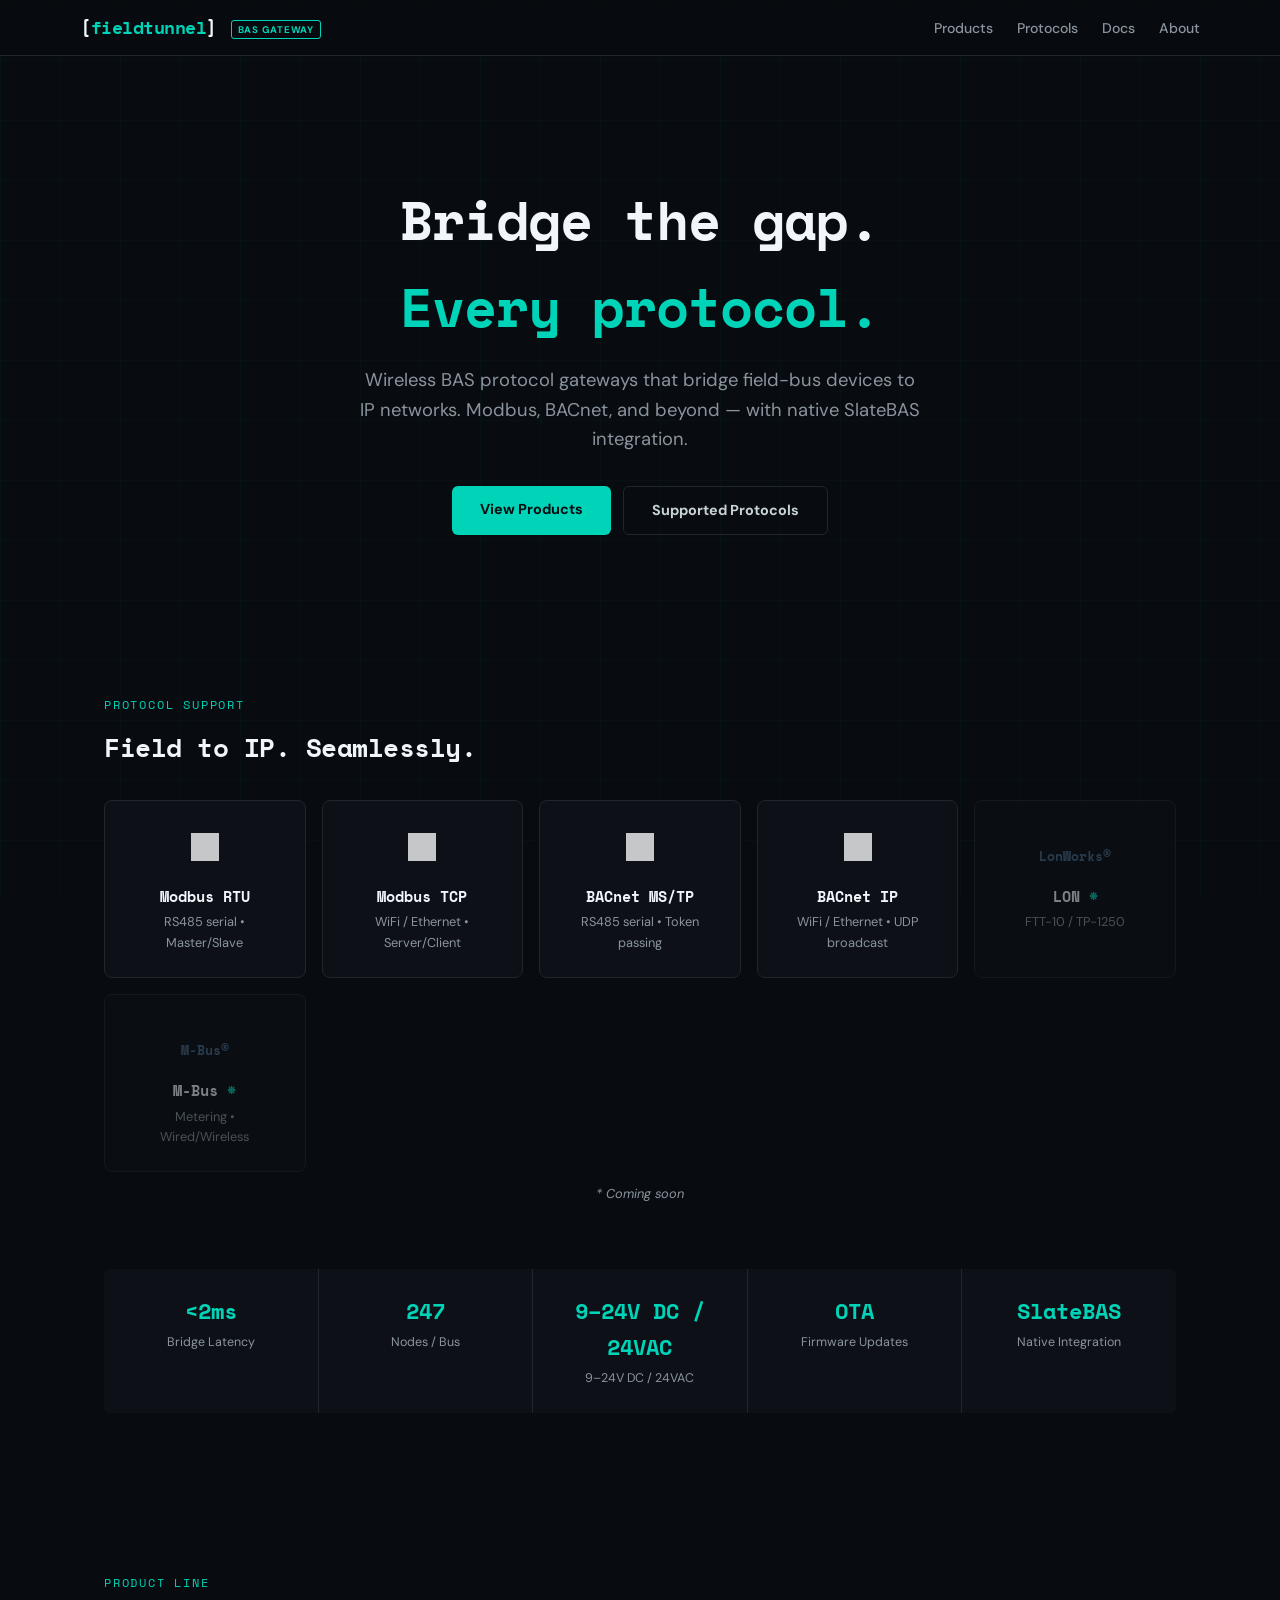
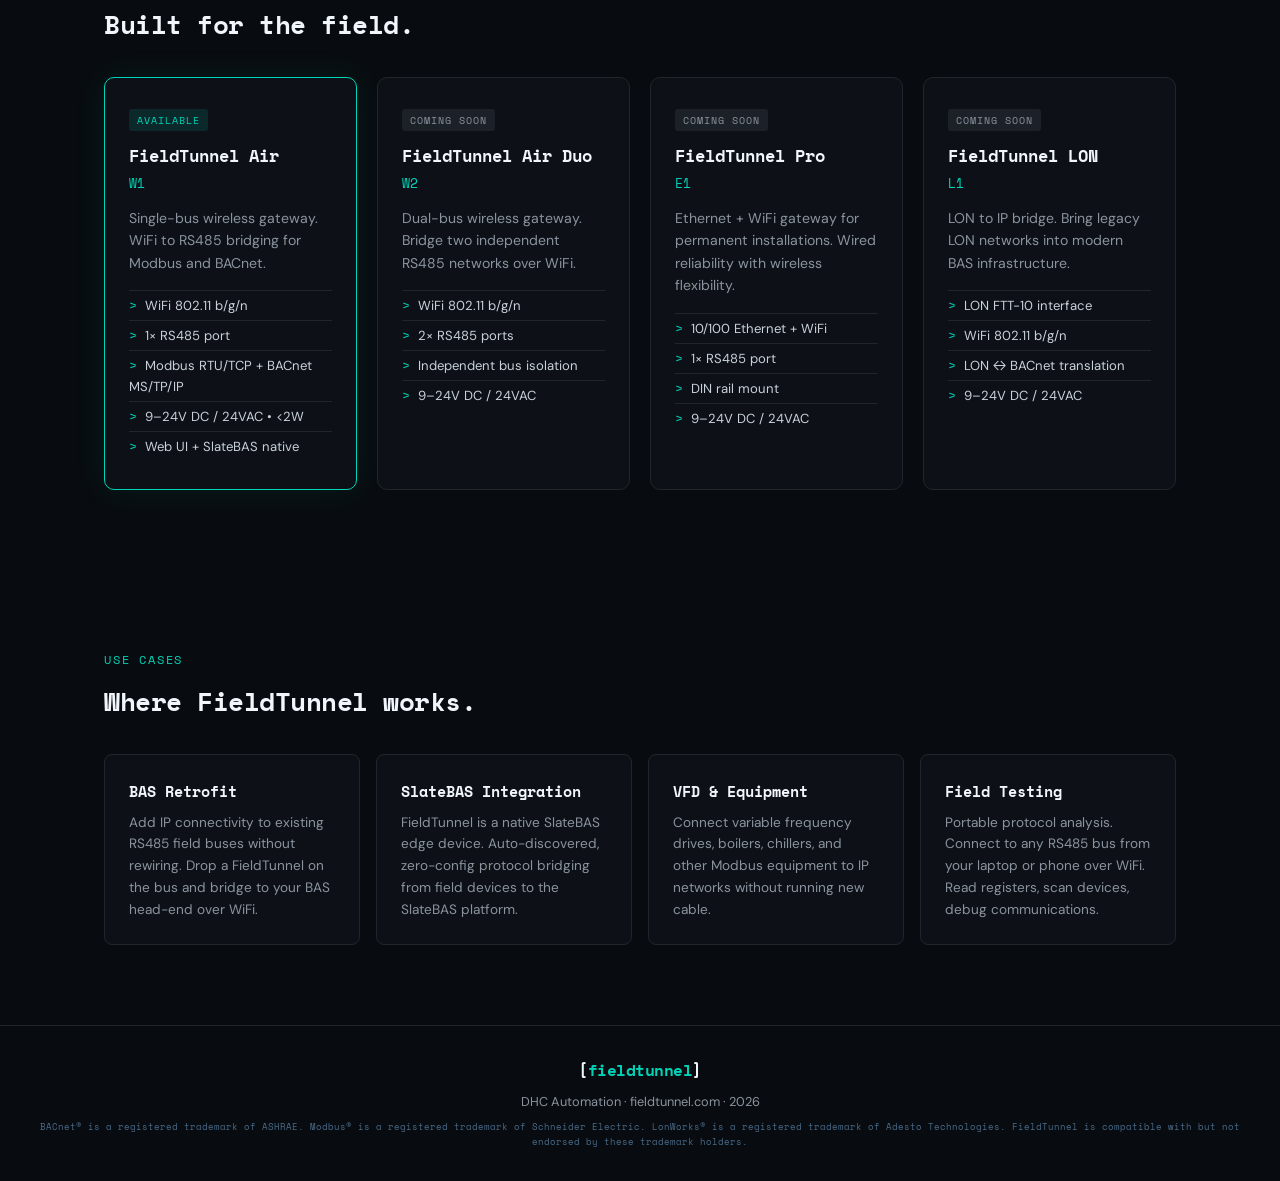
==== index.html @ b50f706c "fix: correct logo filter to white instead of teal block Co-Authored-By: Claude Opus 4.6 (1M context)" ====
<!DOCTYPE html>
<html lang="en">
<head>
<meta charset="UTF-8">
<meta name="viewport" content="width=device-width,initial-scale=1">
<title>FieldTunnel — Bridge the gap. Every protocol.</title>
<meta name="description" content="Wireless BAS protocol gateways. Modbus RTU/TCP, BACnet MS/TP/IP. Native SlateBAS integration.">
<link rel="preconnect" href="https://fonts.googleapis.com">
<link href="https://fonts.googleapis.com/css2?family=DM+Sans:wght@400;500;700&family=Space+Mono:wght@400;700&display=swap" rel="stylesheet">
<style>
*{margin:0;padding:0;box-sizing:border-box}
:root{--bg:#080c10;--card:#0d1117;--teal:#00d4b8;--teal-dim:rgba(0,212,184,.12);--text:#c9d1d9;--muted:#8b949e;--border:#21262d;--white:#f0f6fc}
html{scroll-behavior:smooth}
body{font-family:'DM Sans',system-ui,sans-serif;background:var(--bg);color:var(--text);line-height:1.6;overflow-x:hidden}

/* ── Grid background ── */
body::before{content:'';position:fixed;inset:0;background:
  linear-gradient(rgba(0,212,184,.03) 1px,transparent 1px),
  linear-gradient(90deg,rgba(0,212,184,.03) 1px,transparent 1px);
  background-size:60px 60px;pointer-events:none;z-index:0}

/* ── Nav ── */
nav{position:sticky;top:0;z-index:100;background:rgba(8,12,16,.92);backdrop-filter:blur(12px);border-bottom:1px solid var(--border);padding:0 24px;display:flex;align-items:center;height:56px}
.nav-inner{max-width:1120px;margin:0 auto;width:100%;display:flex;align-items:center;justify-content:space-between}
.logo{font-family:'Space Mono',monospace;font-weight:700;font-size:1.15rem;color:var(--white);text-decoration:none;letter-spacing:-.5px}
.logo span{color:var(--teal)}
.badge{font-size:.6rem;font-weight:700;text-transform:uppercase;letter-spacing:.08em;color:var(--teal);border:1px solid var(--teal);border-radius:3px;padding:2px 6px;margin-left:10px;vertical-align:middle}
.nav-links{display:flex;gap:24px;list-style:none}
.nav-links a{color:var(--muted);text-decoration:none;font-size:.88rem;font-weight:500;transition:color .2s}
.nav-links a:hover{color:var(--teal)}

/* ── Sections ── */
section{position:relative;z-index:1;max-width:1120px;margin:0 auto;padding:80px 24px}
.section-label{font-family:'Space Mono',monospace;font-size:.75rem;color:var(--teal);text-transform:uppercase;letter-spacing:.15em;margin-bottom:12px}
h2{font-family:'Space Mono',monospace;font-size:1.6rem;color:var(--white);margin-bottom:32px;letter-spacing:-.5px}

/* ── Hero ── */
.hero{text-align:center;padding:120px 24px 80px}
.hero h1{font-family:'Space Mono',monospace;font-size:clamp(2rem,5vw,3.4rem);color:var(--white);letter-spacing:-1px;margin-bottom:16px}
.hero h1 span{color:var(--teal)}
.hero p{font-size:1.15rem;color:var(--muted);max-width:560px;margin:0 auto 32px}
.hero-cta{display:inline-flex;gap:12px;flex-wrap:wrap;justify-content:center}
.btn{display:inline-block;padding:12px 28px;border-radius:6px;font-weight:700;font-size:.9rem;text-decoration:none;transition:all .2s}
.btn-primary{background:var(--teal);color:var(--bg)}
.btn-primary:hover{background:#00f0d0;box-shadow:0 0 24px rgba(0,212,184,.3)}
.btn-ghost{border:1px solid var(--border);color:var(--text)}
.btn-ghost:hover{border-color:var(--teal);color:var(--teal)}

/* ── Protocol grid ── */
.proto-grid{display:grid;grid-template-columns:repeat(auto-fit,minmax(200px,1fr));gap:16px}
.proto-card{background:var(--card);border:1px solid var(--border);border-radius:8px;padding:24px;text-align:center;transition:border-color .2s}
.proto-card:hover{border-color:var(--teal)}
.proto-card .icon{font-size:2rem;margin-bottom:8px}
.proto-card h3{font-family:'Space Mono',monospace;font-size:.95rem;color:var(--white);margin-bottom:4px}
.proto-card p{font-size:.8rem;color:var(--muted)}
.proto-card.coming{opacity:.5}
.proto-card.coming h3::after{content:' *';color:var(--teal)}
.coming-note{text-align:center;margin-top:12px;font-size:.8rem;color:var(--muted);font-style:italic}

/* ── Spec bar ── */
.spec-bar{display:grid;grid-template-columns:repeat(auto-fit,minmax(140px,1fr));gap:1px;background:var(--border);border-radius:8px;overflow:hidden;margin-top:64px}
.spec-item{background:var(--card);padding:24px 16px;text-align:center}
.spec-val{font-family:'Space Mono',monospace;font-size:1.4rem;font-weight:700;color:var(--teal)}
.spec-label{font-size:.78rem;color:var(--muted);margin-top:4px}

/* ── Product cards ── */
.product-grid{display:grid;grid-template-columns:repeat(auto-fit,minmax(240px,1fr));gap:20px}
.product-card{background:var(--card);border:1px solid var(--border);border-radius:10px;padding:28px 24px;transition:transform .2s,border-color .2s}
.product-card:hover{transform:translateY(-2px);border-color:var(--teal)}
.product-card.featured{border-color:var(--teal);box-shadow:0 0 32px rgba(0,212,184,.08)}
.product-tag{font-family:'Space Mono',monospace;font-size:.65rem;text-transform:uppercase;letter-spacing:.1em;padding:3px 8px;border-radius:3px;display:inline-block;margin-bottom:12px}
.tag-available{background:var(--teal-dim);color:var(--teal)}
.tag-soon{background:rgba(139,148,158,.12);color:var(--muted)}
.product-card h3{font-family:'Space Mono',monospace;font-size:1.05rem;color:var(--white);margin-bottom:4px}
.product-model{font-size:.8rem;color:var(--teal);font-family:'Space Mono',monospace;margin-bottom:12px}
.product-card p{font-size:.88rem;color:var(--muted);margin-bottom:16px}
.product-specs{list-style:none;font-size:.82rem;color:var(--text)}
.product-specs li{padding:4px 0;border-top:1px solid var(--border)}
.product-specs li::before{content:'>';color:var(--teal);margin-right:8px;font-family:'Space Mono',monospace}

/* ── Use cases ── */
.use-grid{display:grid;grid-template-columns:repeat(auto-fit,minmax(240px,1fr));gap:16px}
.use-card{background:var(--card);border:1px solid var(--border);border-radius:8px;padding:24px}
.use-card h3{font-family:'Space Mono',monospace;font-size:.95rem;color:var(--white);margin-bottom:8px}
.use-card p{font-size:.85rem;color:var(--muted)}

/* ── Footer ── */
footer{position:relative;z-index:1;border-top:1px solid var(--border);padding:32px 24px;text-align:center}
footer .logo{font-size:1rem}
footer p{font-size:.8rem;color:var(--muted);margin-top:8px}

/* ── Responsive ── */
@media(max-width:640px){
  .nav-links{gap:16px}
  .nav-links a{font-size:.8rem}
  section{padding:56px 16px}
  .hero{padding:80px 16px 56px}
}
</style>
</head>
<body>

<!-- ── Nav ── -->
<nav>
<div class="nav-inner">
  <div>
    <a href="#" class="logo">[<span>fieldtunnel</span>]</a>
    <span class="badge">BAS Gateway</span>
  </div>
  <ul class="nav-links">
    <li><a href="#products">Products</a></li>
    <li><a href="#protocols">Protocols</a></li>
    <li><a href="#docs">Docs</a></li>
    <li><a href="#about">About</a></li>
  </ul>
</div>
</nav>

<!-- ── Hero ── -->
<section class="hero">
  <h1>Bridge the gap.<br><span>Every protocol.</span></h1>
  <p>Wireless BAS protocol gateways that bridge field-bus devices to IP networks. Modbus, BACnet, and beyond &mdash; with native SlateBAS integration.</p>
  <div class="hero-cta">
    <a href="#products" class="btn btn-primary">View Products</a>
    <a href="#protocols" class="btn btn-ghost">Supported Protocols</a>
  </div>
</section>

<!-- ── Protocols ── -->
<section id="protocols">
  <div class="section-label">Protocol Support</div>
  <h2>Field to IP. Seamlessly.</h2>
  <div class="proto-grid">
    <div class="proto-card">
      <div class="icon"><img src="images/modbus.png" style="height:28px;opacity:0.9;filter:brightness(0) invert(1) opacity(0.85)"></div>
      <h3>Modbus RTU</h3>
      <p>RS485 serial &bull; Master/Slave</p>
    </div>
    <div class="proto-card">
      <div class="icon"><img src="images/modbus.png" style="height:28px;opacity:0.9;filter:brightness(0) invert(1) opacity(0.85)"></div>
      <h3>Modbus TCP</h3>
      <p>WiFi / Ethernet &bull; Server/Client</p>
    </div>
    <div class="proto-card">
      <div class="icon"><img src="images/bacnet.png" style="height:28px;opacity:0.9;filter:brightness(0) invert(1) opacity(0.85)"></div>
      <h3>BACnet MS/TP</h3>
      <p>RS485 serial &bull; Token passing</p>
    </div>
    <div class="proto-card">
      <div class="icon"><img src="images/bacnet.png" style="height:28px;opacity:0.9;filter:brightness(0) invert(1) opacity(0.85)"></div>
      <h3>BACnet IP</h3>
      <p>WiFi / Ethernet &bull; UDP broadcast</p>
    </div>
    <div class="proto-card coming">
      <div class="icon"><span style="font-family:'Space Mono',monospace;font-size:13px;font-weight:700;color:#4a6b8a">LonWorks®</span></div>
      <h3>LON</h3>
      <p>FTT-10 / TP-1250</p>
    </div>
    <div class="proto-card coming">
      <div class="icon"><span style="font-family:'Space Mono',monospace;font-size:13px;font-weight:700;color:#4a6b8a">M-Bus®</span></div>
      <h3>M-Bus</h3>
      <p>Metering &bull; Wired/Wireless</p>
    </div>
  </div>
  <p class="coming-note">* Coming soon</p>

  <!-- Spec bar -->
  <div class="spec-bar">
    <div class="spec-item">
      <div class="spec-val">&lt;2ms</div>
      <div class="spec-label">Bridge Latency</div>
    </div>
    <div class="spec-item">
      <div class="spec-val">247</div>
      <div class="spec-label">Nodes / Bus</div>
    </div>
    <div class="spec-item">
      <div class="spec-val">9–24V DC / 24VAC</div>
      <div class="spec-label">9–24V DC / 24VAC</div>
    </div>
    <div class="spec-item">
      <div class="spec-val">OTA</div>
      <div class="spec-label">Firmware Updates</div>
    </div>
    <div class="spec-item">
      <div class="spec-val">SlateBAS</div>
      <div class="spec-label">Native Integration</div>
    </div>
  </div>
</section>

<!-- ── Products ── -->
<section id="products">
  <div class="section-label">Product Line</div>
  <h2>Built for the field.</h2>
  <div class="product-grid">

    <div class="product-card featured">
      <span class="product-tag tag-available">Available</span>
      <h3>FieldTunnel Air</h3>
      <div class="product-model">W1</div>
      <p>Single-bus wireless gateway. WiFi to RS485 bridging for Modbus and BACnet.</p>
      <ul class="product-specs">
        <li>WiFi 802.11 b/g/n</li>
        <li>1&times; RS485 port</li>
        <li>Modbus RTU/TCP + BACnet MS/TP/IP</li>
        <li>9–24V DC / 24VAC &bull; &lt;2W</li>
        <li>Web UI + SlateBAS native</li>
      </ul>
    </div>

    <div class="product-card">
      <span class="product-tag tag-soon">Coming Soon</span>
      <h3>FieldTunnel Air Duo</h3>
      <div class="product-model">W2</div>
      <p>Dual-bus wireless gateway. Bridge two independent RS485 networks over WiFi.</p>
      <ul class="product-specs">
        <li>WiFi 802.11 b/g/n</li>
        <li>2&times; RS485 ports</li>
        <li>Independent bus isolation</li>
        <li>9–24V DC / 24VAC</li>
      </ul>
    </div>

    <div class="product-card">
      <span class="product-tag tag-soon">Coming Soon</span>
      <h3>FieldTunnel Pro</h3>
      <div class="product-model">E1</div>
      <p>Ethernet + WiFi gateway for permanent installations. Wired reliability with wireless flexibility.</p>
      <ul class="product-specs">
        <li>10/100 Ethernet + WiFi</li>
        <li>1&times; RS485 port</li>
        <li>DIN rail mount</li>
        <li>9–24V DC / 24VAC</li>
      </ul>
    </div>

    <div class="product-card">
      <span class="product-tag tag-soon">Coming Soon</span>
      <h3>FieldTunnel LON</h3>
      <div class="product-model">L1</div>
      <p>LON to IP bridge. Bring legacy LON networks into modern BAS infrastructure.</p>
      <ul class="product-specs">
        <li>LON FTT-10 interface</li>
        <li>WiFi 802.11 b/g/n</li>
        <li>LON &harr; BACnet translation</li>
        <li>9–24V DC / 24VAC</li>
      </ul>
    </div>

  </div>
</section>

<!-- ── Use Cases ── -->
<section id="docs">
  <div class="section-label">Use Cases</div>
  <h2>Where FieldTunnel works.</h2>
  <div class="use-grid">
    <div class="use-card">
      <h3>BAS Retrofit</h3>
      <p>Add IP connectivity to existing RS485 field buses without rewiring. Drop a FieldTunnel on the bus and bridge to your BAS head-end over WiFi.</p>
    </div>
    <div class="use-card">
      <h3>SlateBAS Integration</h3>
      <p>FieldTunnel is a native SlateBAS edge device. Auto-discovered, zero-config protocol bridging from field devices to the SlateBAS platform.</p>
    </div>
    <div class="use-card">
      <h3>VFD &amp; Equipment</h3>
      <p>Connect variable frequency drives, boilers, chillers, and other Modbus equipment to IP networks without running new cable.</p>
    </div>
    <div class="use-card">
      <h3>Field Testing</h3>
      <p>Portable protocol analysis. Connect to any RS485 bus from your laptop or phone over WiFi. Read registers, scan devices, debug communications.</p>
    </div>
  </div>
</section>

<!-- ── Footer ── -->
<footer id="about">
  <a href="#" class="logo">[<span>fieldtunnel</span>]</a>
  <p>DHC Automation &middot; fieldtunnel.com &middot; 2026</p>
  <p style="font-family:'Space Mono',monospace;font-size:9px;color:#4a6b8a;margin-top:8px">BACnet® is a registered trademark of ASHRAE. Modbus® is a registered trademark of Schneider Electric. LonWorks® is a registered trademark of Adesto Technologies. FieldTunnel is compatible with but not endorsed by these trademark holders.</p>
</footer>

</body>
</html>
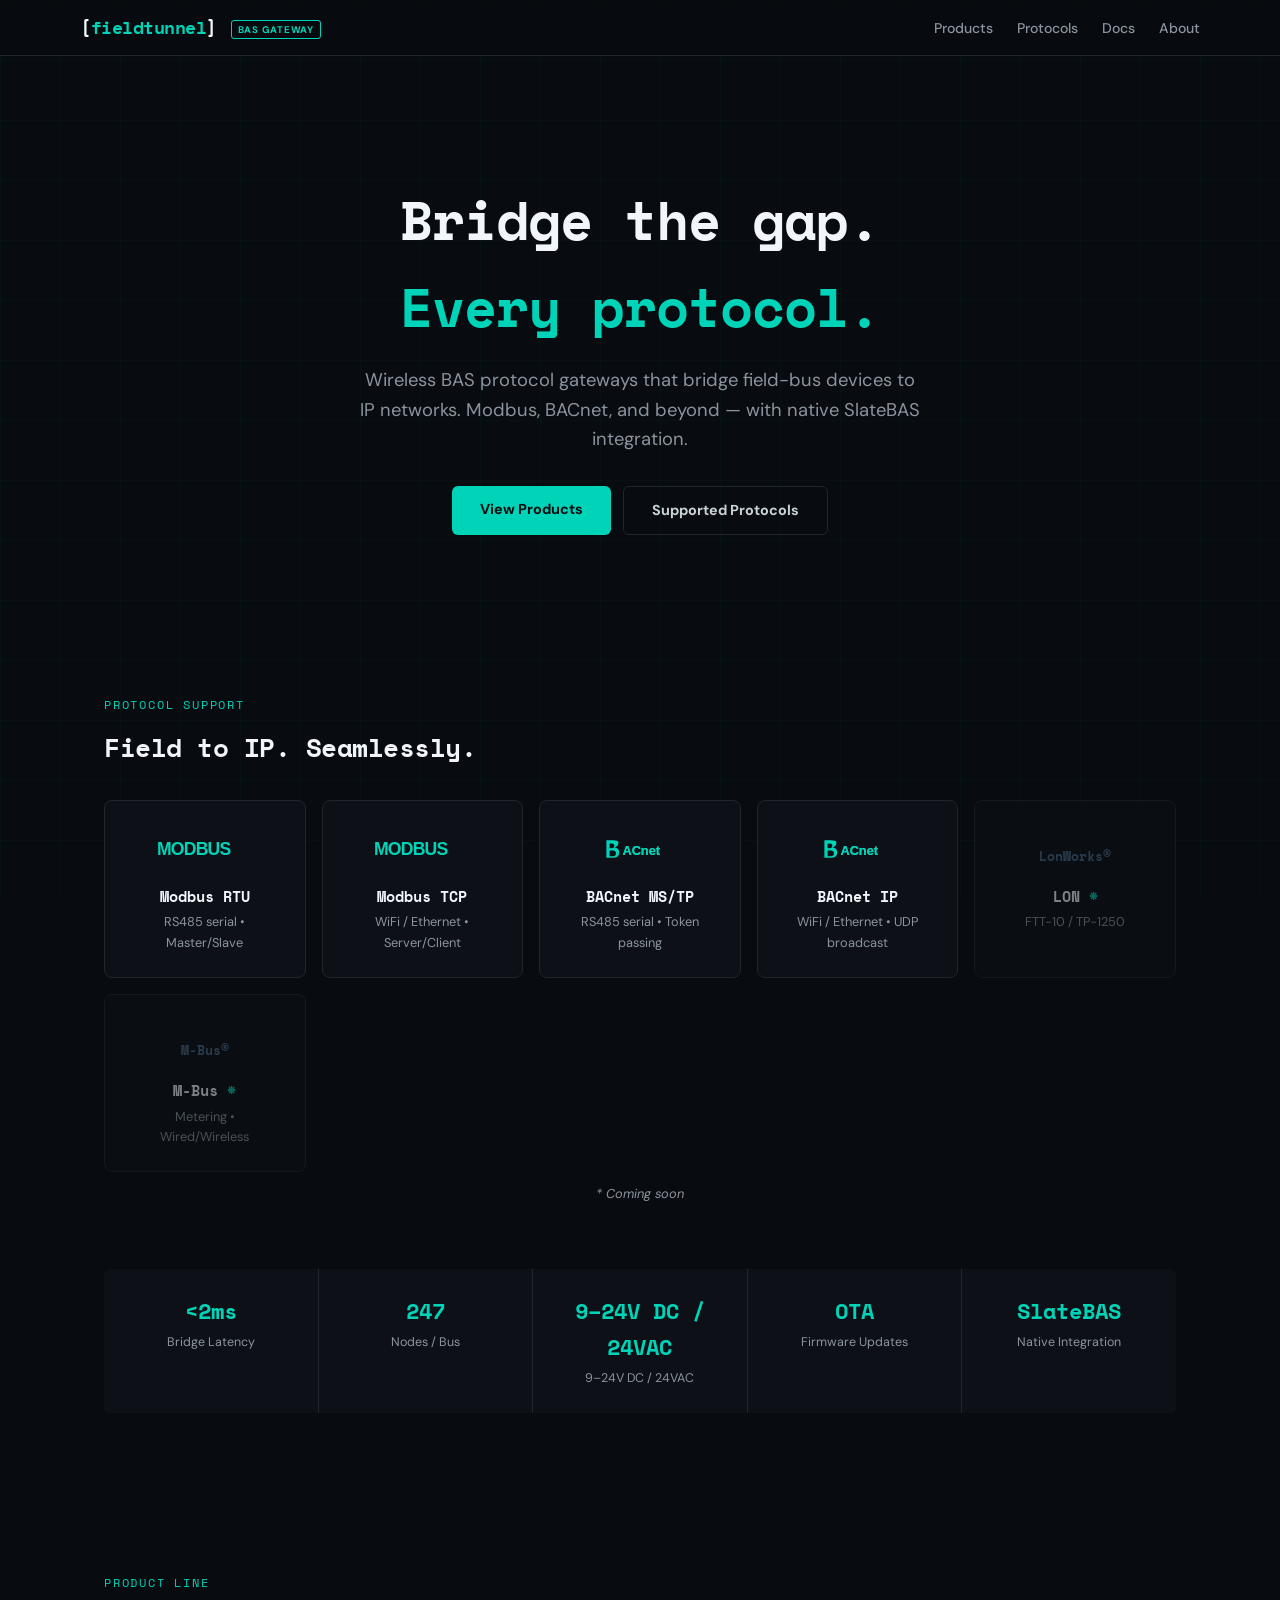
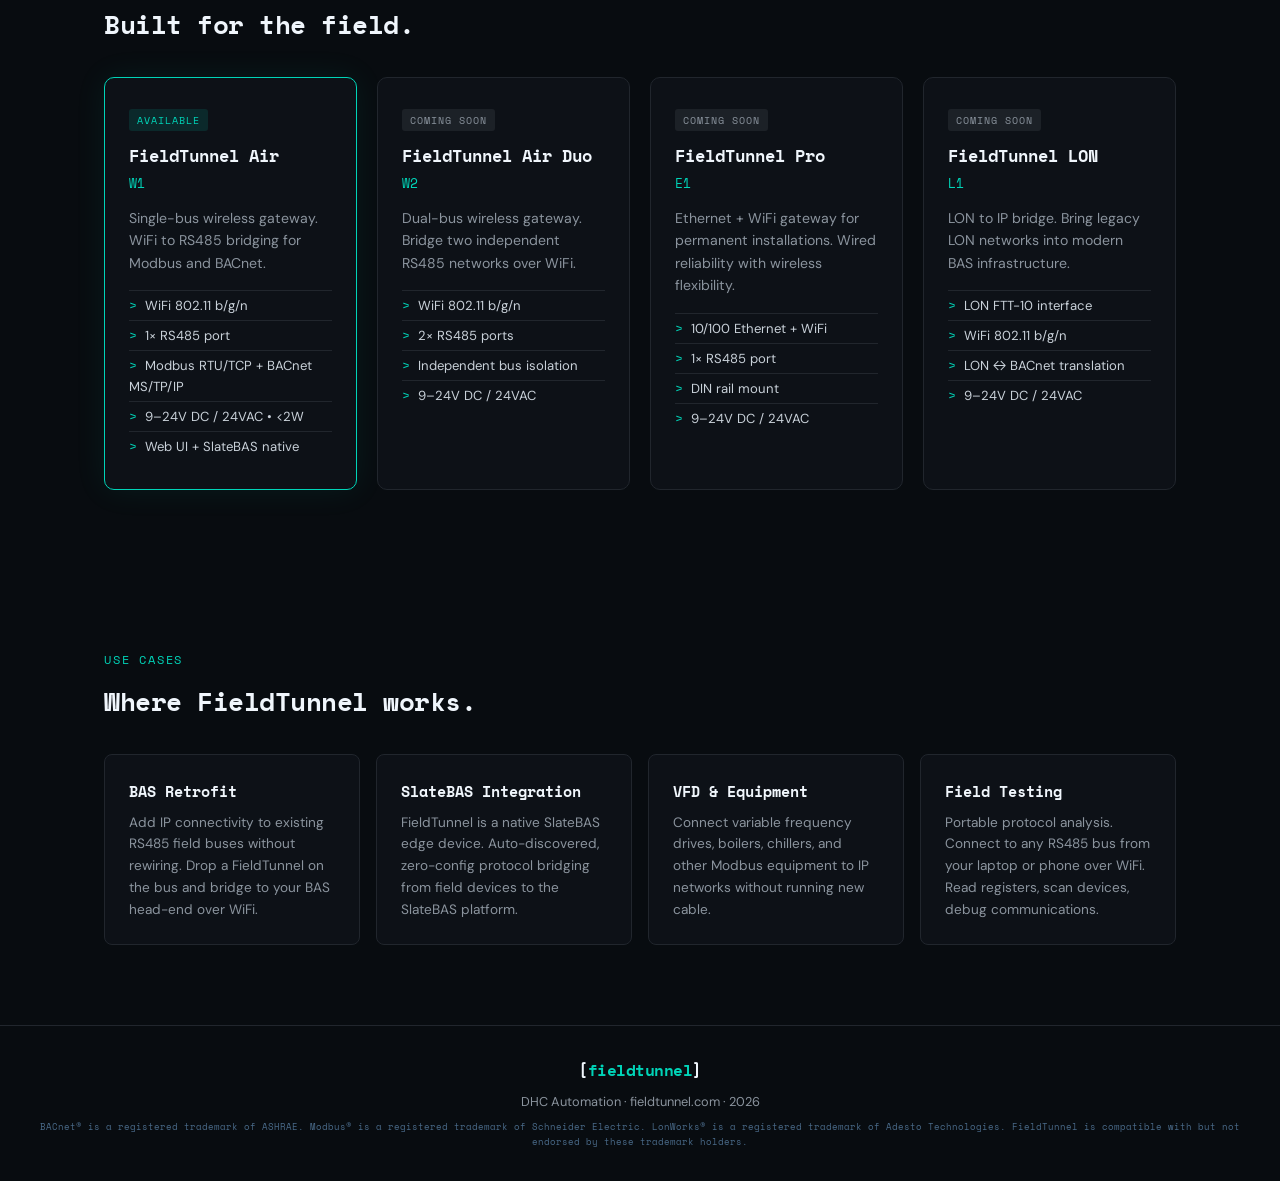
==== commit 1633742f: "fix: replace broken img logos with inline SVG Co-Authored-By: Claude Opus 4.6 (1M context) <noreply@" ====
--- a/index.html
+++ b/index.html
@@ -132,22 +132,22 @@
   <h2>Field to IP. Seamlessly.</h2>
   <div class="proto-grid">
     <div class="proto-card">
-      <div class="icon"><img src="images/modbus.png" style="height:28px;opacity:0.9;filter:brightness(0) invert(1) opacity(0.85)"></div>
+      <div class="icon"><svg viewBox="0 0 120 30" height="24" xmlns="http://www.w3.org/2000/svg"><text x="0" y="22" font-family="Arial,sans-serif" font-size="22" font-weight="900" fill="#00d4b8" letter-spacing="-1">MODBUS</text></svg></div>
       <h3>Modbus RTU</h3>
       <p>RS485 serial &bull; Master/Slave</p>
     </div>
     <div class="proto-card">
-      <div class="icon"><img src="images/modbus.png" style="height:28px;opacity:0.9;filter:brightness(0) invert(1) opacity(0.85)"></div>
+      <div class="icon"><svg viewBox="0 0 120 30" height="24" xmlns="http://www.w3.org/2000/svg"><text x="0" y="22" font-family="Arial,sans-serif" font-size="22" font-weight="900" fill="#00d4b8" letter-spacing="-1">MODBUS</text></svg></div>
       <h3>Modbus TCP</h3>
       <p>WiFi / Ethernet &bull; Server/Client</p>
     </div>
     <div class="proto-card">
-      <div class="icon"><img src="images/bacnet.png" style="height:28px;opacity:0.9;filter:brightness(0) invert(1) opacity(0.85)"></div>
+      <div class="icon"><svg viewBox="0 0 100 30" height="24" xmlns="http://www.w3.org/2000/svg"><path d="M8,4 L8,26 L16,26 Q24,26 24,19 Q24,14 18,13 Q23,12 23,7 Q23,4 16,4 Z M12,8 L15,8 Q18,8 18,11 Q18,14 15,14 L12,14 Z M12,17 L16,17 Q20,17 20,21 Q20,24 16,24 L12,24 Z" fill="#00d4b8"/><text x="28" y="22" font-family="Arial,sans-serif" font-size="16" font-weight="700" fill="#00d4b8">ACnet</text><text x="28" y="22" font-family="Arial,sans-serif" font-size="16" font-weight="700" fill="#00d4b8">ACnet</text></svg></div>
       <h3>BACnet MS/TP</h3>
       <p>RS485 serial &bull; Token passing</p>
     </div>
     <div class="proto-card">
-      <div class="icon"><img src="images/bacnet.png" style="height:28px;opacity:0.9;filter:brightness(0) invert(1) opacity(0.85)"></div>
+      <div class="icon"><svg viewBox="0 0 100 30" height="24" xmlns="http://www.w3.org/2000/svg"><path d="M8,4 L8,26 L16,26 Q24,26 24,19 Q24,14 18,13 Q23,12 23,7 Q23,4 16,4 Z M12,8 L15,8 Q18,8 18,11 Q18,14 15,14 L12,14 Z M12,17 L16,17 Q20,17 20,21 Q20,24 16,24 L12,24 Z" fill="#00d4b8"/><text x="28" y="22" font-family="Arial,sans-serif" font-size="16" font-weight="700" fill="#00d4b8">ACnet</text><text x="28" y="22" font-family="Arial,sans-serif" font-size="16" font-weight="700" fill="#00d4b8">ACnet</text></svg></div>
       <h3>BACnet IP</h3>
       <p>WiFi / Ethernet &bull; UDP broadcast</p>
     </div>
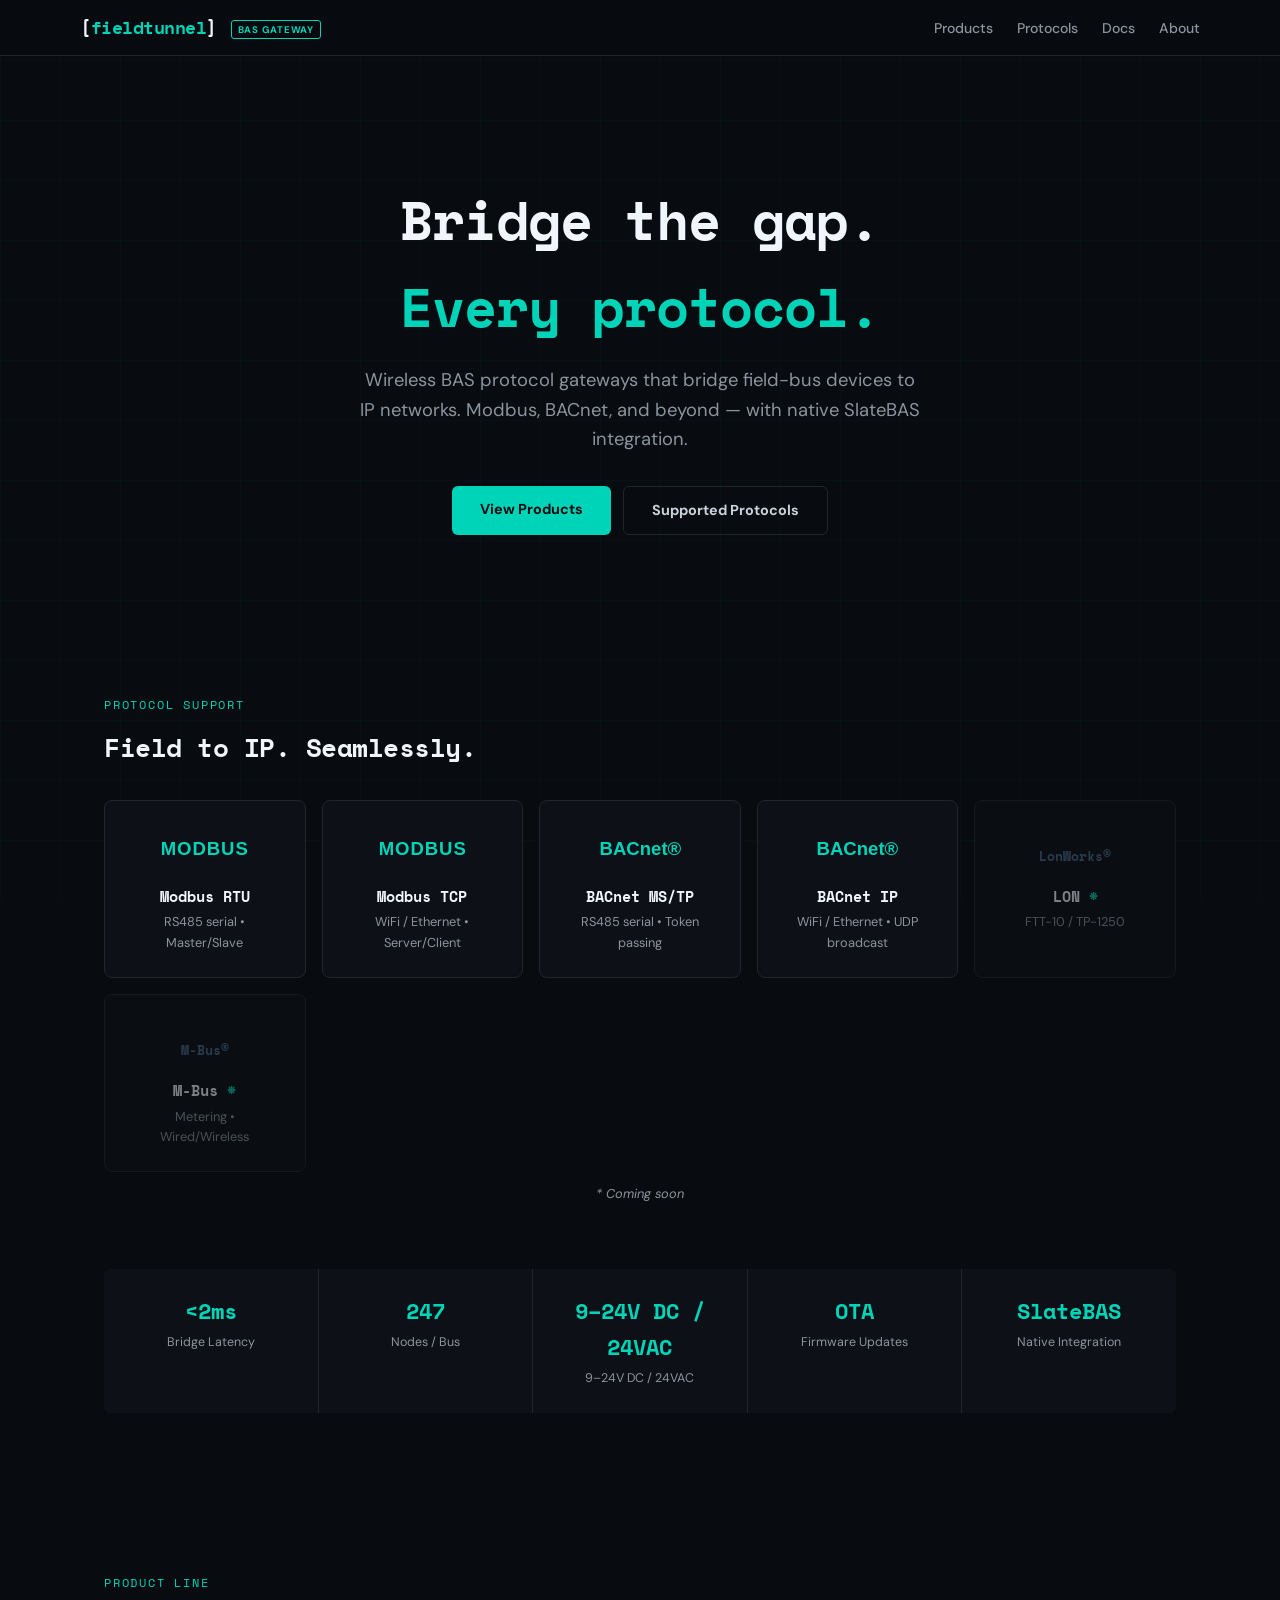
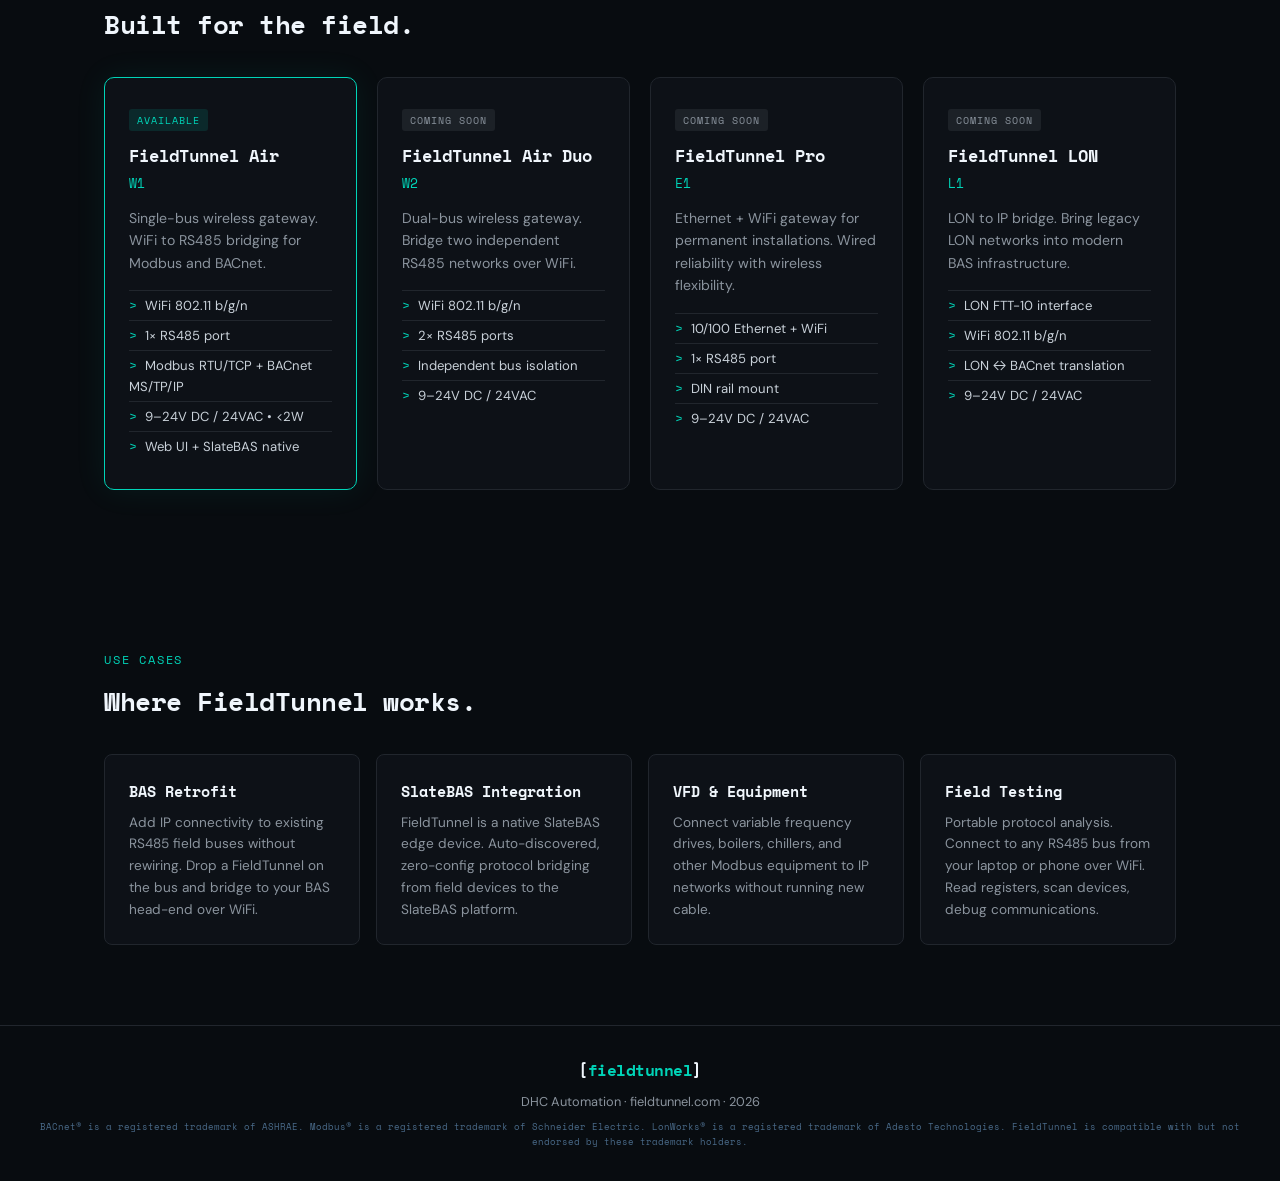
==== commit 4e58ced8: "fix: clean text SVG logos for Modbus and BACnet Co-Authored-By: Claude Opus 4.6 (1M context) <norepl" ====
--- a/index.html
+++ b/index.html
@@ -132,22 +132,22 @@
   <h2>Field to IP. Seamlessly.</h2>
   <div class="proto-grid">
     <div class="proto-card">
-      <div class="icon"><svg viewBox="0 0 120 30" height="24" xmlns="http://www.w3.org/2000/svg"><text x="0" y="22" font-family="Arial,sans-serif" font-size="22" font-weight="900" fill="#00d4b8" letter-spacing="-1">MODBUS</text></svg></div>
+      <div class="icon"><svg viewBox="0 0 120 28" height="26" xmlns="http://www.w3.org/2000/svg"><text x="60" y="22" text-anchor="middle" font-family="Arial Black,Arial,sans-serif" font-size="20" font-weight="900" fill="#00d4b8" letter-spacing="1">MODBUS</text></svg></div>
       <h3>Modbus RTU</h3>
       <p>RS485 serial &bull; Master/Slave</p>
     </div>
     <div class="proto-card">
-      <div class="icon"><svg viewBox="0 0 120 30" height="24" xmlns="http://www.w3.org/2000/svg"><text x="0" y="22" font-family="Arial,sans-serif" font-size="22" font-weight="900" fill="#00d4b8" letter-spacing="-1">MODBUS</text></svg></div>
+      <div class="icon"><svg viewBox="0 0 120 28" height="26" xmlns="http://www.w3.org/2000/svg"><text x="60" y="22" text-anchor="middle" font-family="Arial Black,Arial,sans-serif" font-size="20" font-weight="900" fill="#00d4b8" letter-spacing="1">MODBUS</text></svg></div>
       <h3>Modbus TCP</h3>
       <p>WiFi / Ethernet &bull; Server/Client</p>
     </div>
     <div class="proto-card">
-      <div class="icon"><svg viewBox="0 0 100 30" height="24" xmlns="http://www.w3.org/2000/svg"><path d="M8,4 L8,26 L16,26 Q24,26 24,19 Q24,14 18,13 Q23,12 23,7 Q23,4 16,4 Z M12,8 L15,8 Q18,8 18,11 Q18,14 15,14 L12,14 Z M12,17 L16,17 Q20,17 20,21 Q20,24 16,24 L12,24 Z" fill="#00d4b8"/><text x="28" y="22" font-family="Arial,sans-serif" font-size="16" font-weight="700" fill="#00d4b8">ACnet</text><text x="28" y="22" font-family="Arial,sans-serif" font-size="16" font-weight="700" fill="#00d4b8">ACnet</text></svg></div>
+      <div class="icon"><svg viewBox="0 0 100 28" height="26" xmlns="http://www.w3.org/2000/svg"><text x="50" y="22" text-anchor="middle" font-family="Arial,sans-serif" font-size="20" font-weight="700" fill="#00d4b8">BACnet®</text></svg></div>
       <h3>BACnet MS/TP</h3>
       <p>RS485 serial &bull; Token passing</p>
     </div>
     <div class="proto-card">
-      <div class="icon"><svg viewBox="0 0 100 30" height="24" xmlns="http://www.w3.org/2000/svg"><path d="M8,4 L8,26 L16,26 Q24,26 24,19 Q24,14 18,13 Q23,12 23,7 Q23,4 16,4 Z M12,8 L15,8 Q18,8 18,11 Q18,14 15,14 L12,14 Z M12,17 L16,17 Q20,17 20,21 Q20,24 16,24 L12,24 Z" fill="#00d4b8"/><text x="28" y="22" font-family="Arial,sans-serif" font-size="16" font-weight="700" fill="#00d4b8">ACnet</text><text x="28" y="22" font-family="Arial,sans-serif" font-size="16" font-weight="700" fill="#00d4b8">ACnet</text></svg></div>
+      <div class="icon"><svg viewBox="0 0 100 28" height="26" xmlns="http://www.w3.org/2000/svg"><text x="50" y="22" text-anchor="middle" font-family="Arial,sans-serif" font-size="20" font-weight="700" fill="#00d4b8">BACnet®</text></svg></div>
       <h3>BACnet IP</h3>
       <p>WiFi / Ethernet &bull; UDP broadcast</p>
     </div>
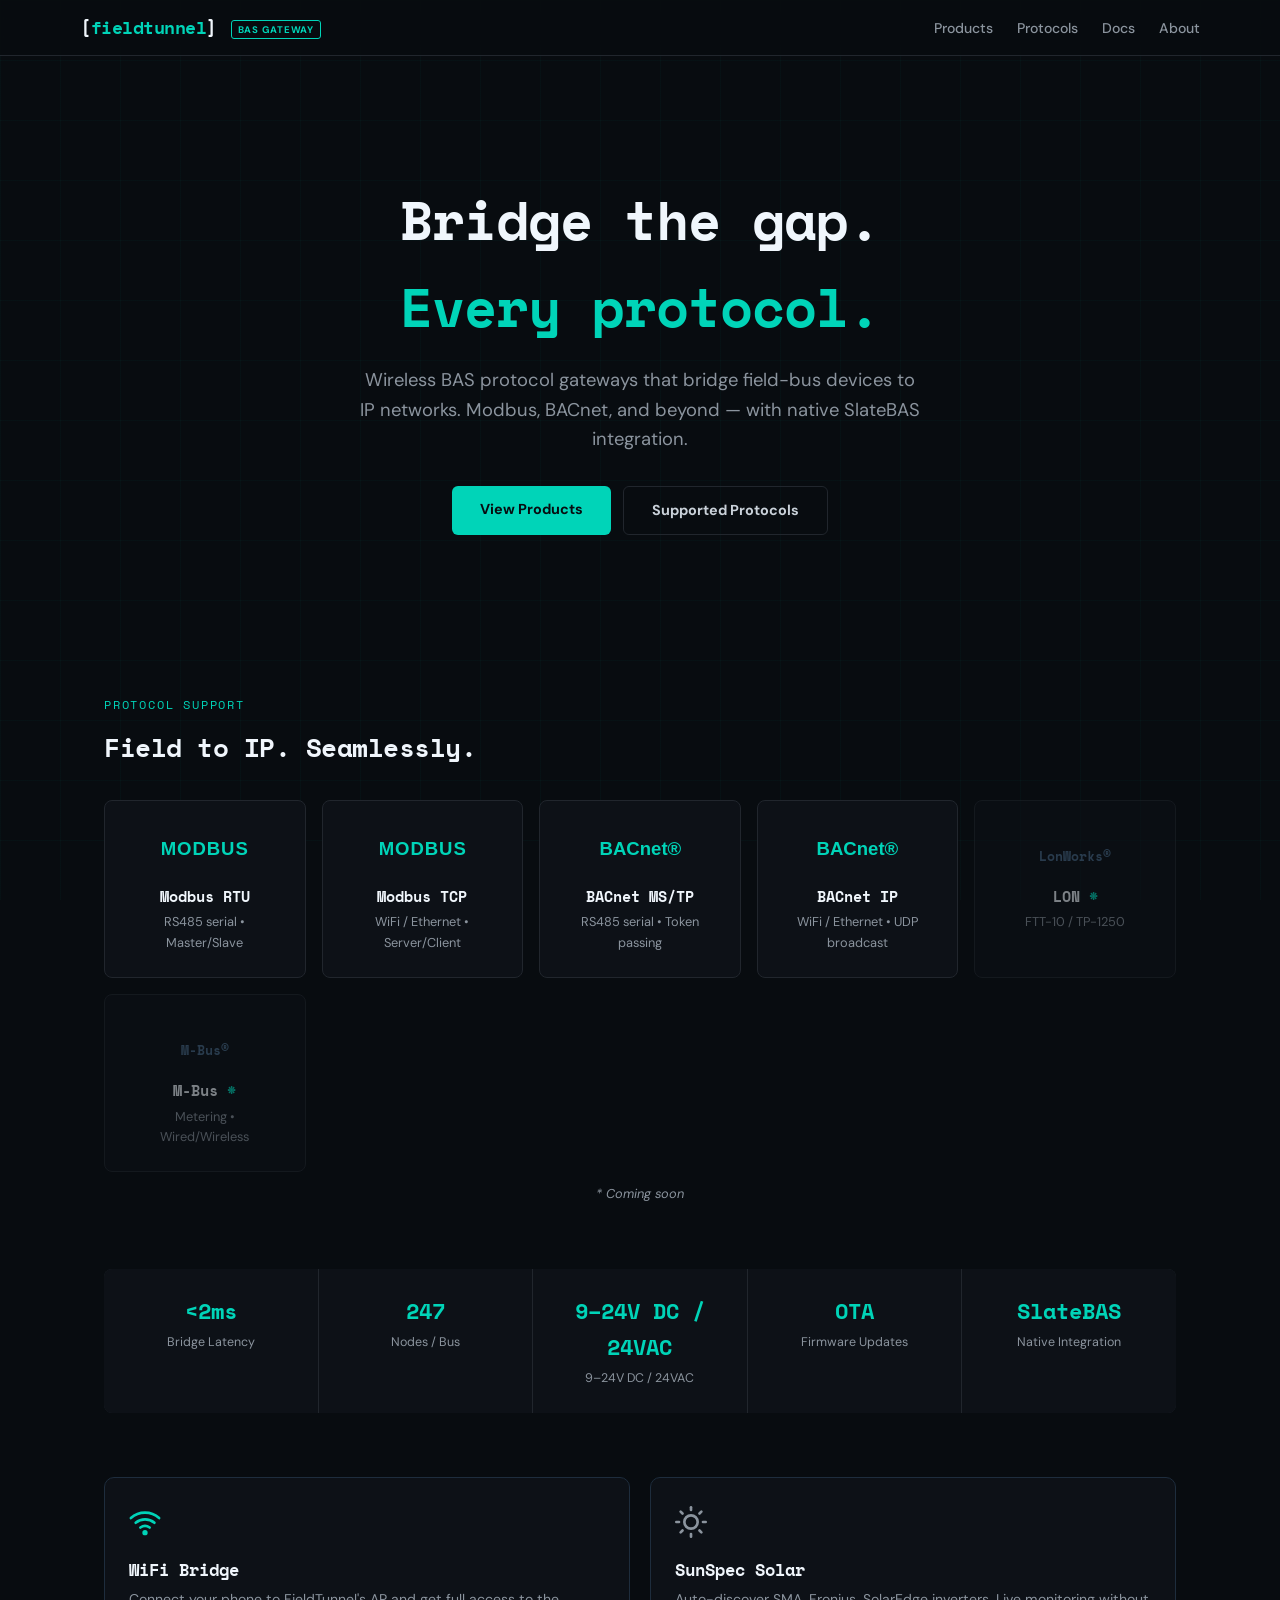
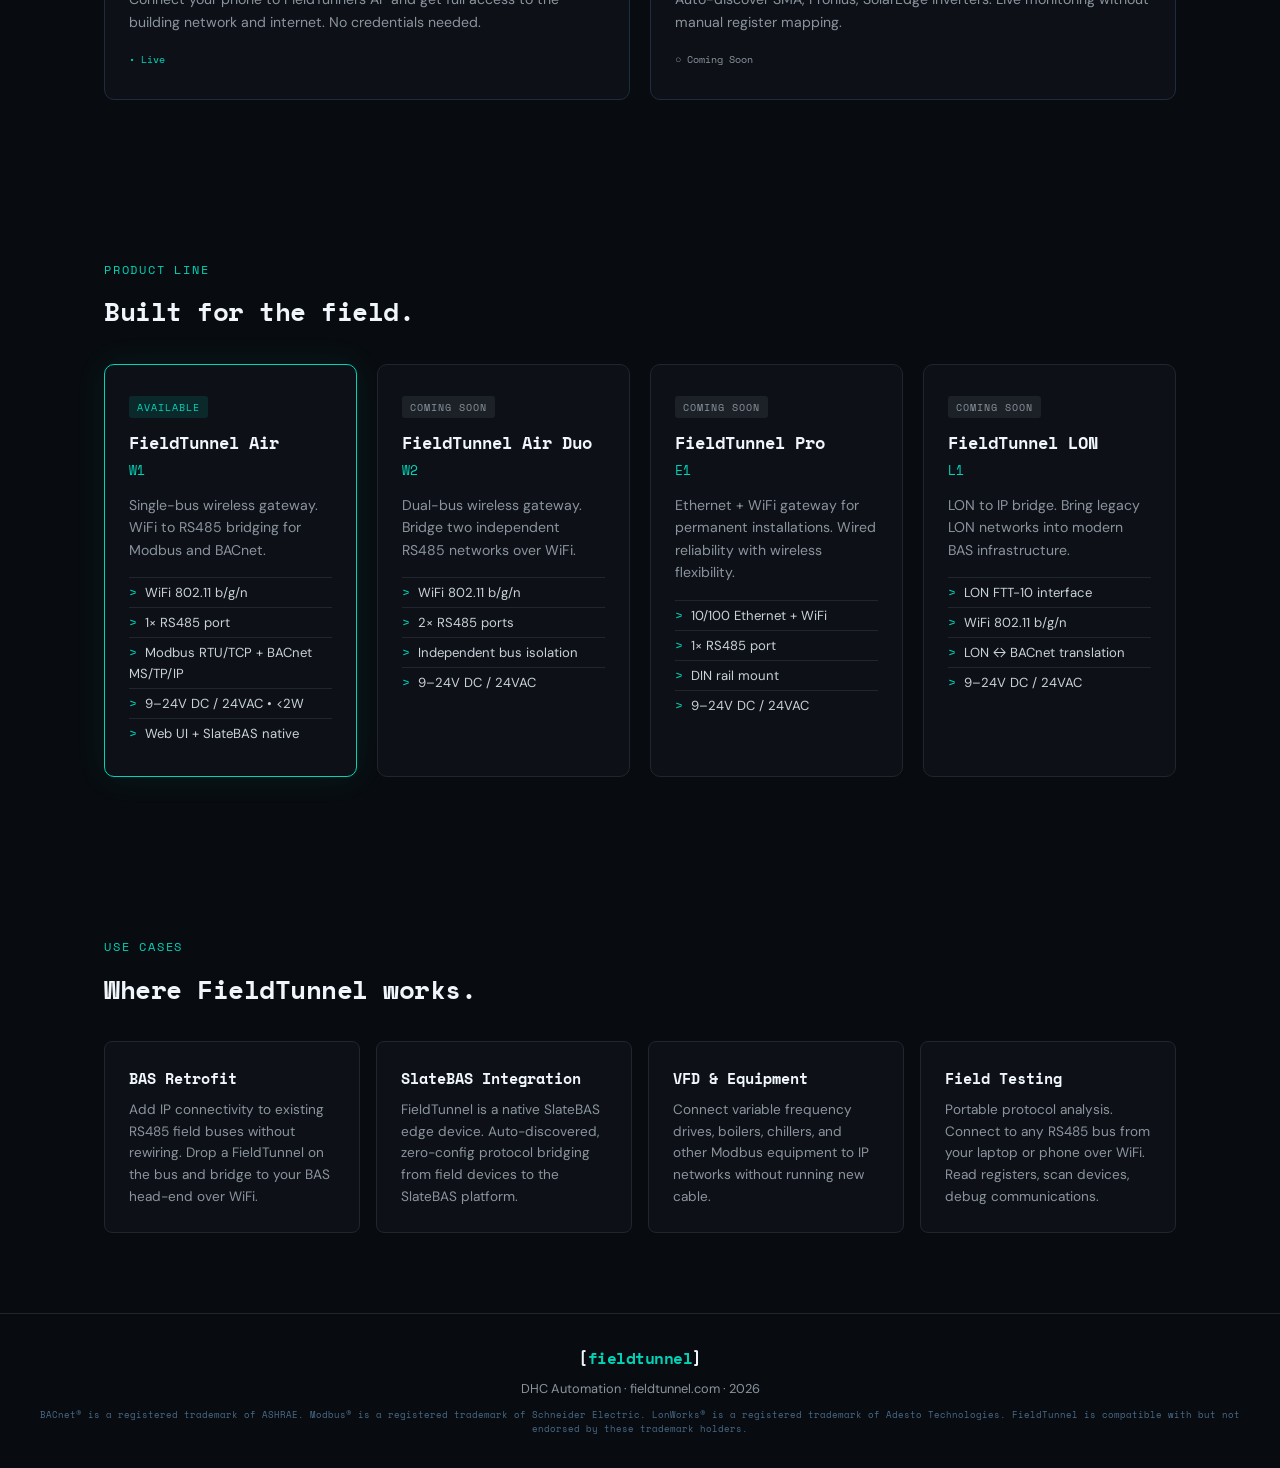
==== commit e2dea9ae: "feat: v0.2.0 firmware — NAT bridge, OTA, unique device identity, protocol mode selector - Permanent " ====
--- a/index.html
+++ b/index.html
@@ -187,6 +187,26 @@
       <div class="spec-label">Native Integration</div>
     </div>
   </div>
+
+  <!-- Feature highlights -->
+  <div class="feature-grid" style="display:grid;grid-template-columns:1fr 1fr;gap:20px;margin-top:64px">
+    <div style="background:#0d1117;border:1px solid #1e2d3d;border-radius:10px;padding:28px 24px">
+      <div style="margin-bottom:12px">
+        <svg width="32" height="32" viewBox="0 0 24 24" fill="none" stroke="#00d4b8" stroke-width="2" stroke-linecap="round" stroke-linejoin="round"><path d="M5 12.55a11 11 0 0 1 14.08 0"/><path d="M1.42 9a16 16 0 0 1 21.16 0"/><path d="M8.53 16.11a6 6 0 0 1 6.95 0"/><circle cx="12" cy="20" r="1"/></svg>
+      </div>
+      <div style="font-family:'Space Mono',monospace;font-weight:700;font-size:1.05rem;color:#f0f6fc;margin-bottom:4px">WiFi Bridge</div>
+      <p style="font-size:.88rem;color:#8b949e;margin-bottom:12px">Connect your phone to FieldTunnel's AP and get full access to the building network and internet. No credentials needed.</p>
+      <span style="font-family:'Space Mono',monospace;font-size:.65rem;color:#00d4b8">&bullet; Live</span>
+    </div>
+    <div style="background:#0d1117;border:1px solid #1e2d3d;border-radius:10px;padding:28px 24px">
+      <div style="margin-bottom:12px">
+        <svg width="32" height="32" viewBox="0 0 24 24" fill="none" stroke="#8b949e" stroke-width="2" stroke-linecap="round" stroke-linejoin="round"><circle cx="12" cy="12" r="5"/><line x1="12" y1="1" x2="12" y2="3"/><line x1="12" y1="21" x2="12" y2="23"/><line x1="4.22" y1="4.22" x2="5.64" y2="5.64"/><line x1="18.36" y1="18.36" x2="19.78" y2="19.78"/><line x1="1" y1="12" x2="3" y2="12"/><line x1="21" y1="12" x2="23" y2="12"/><line x1="4.22" y1="19.78" x2="5.64" y2="18.36"/><line x1="18.36" y1="5.64" x2="19.78" y2="4.22"/></svg>
+      </div>
+      <div style="font-family:'Space Mono',monospace;font-weight:700;font-size:1.05rem;color:#f0f6fc;margin-bottom:4px">SunSpec Solar</div>
+      <p style="font-size:.88rem;color:#8b949e;margin-bottom:12px">Auto-discover SMA, Fronius, SolarEdge inverters. Live monitoring without manual register mapping.</p>
+      <span style="font-family:'Space Mono',monospace;font-size:.65rem;color:#8b949e">&cir; Coming Soon</span>
+    </div>
+  </div>
 </section>
 
 <!-- ── Products ── -->
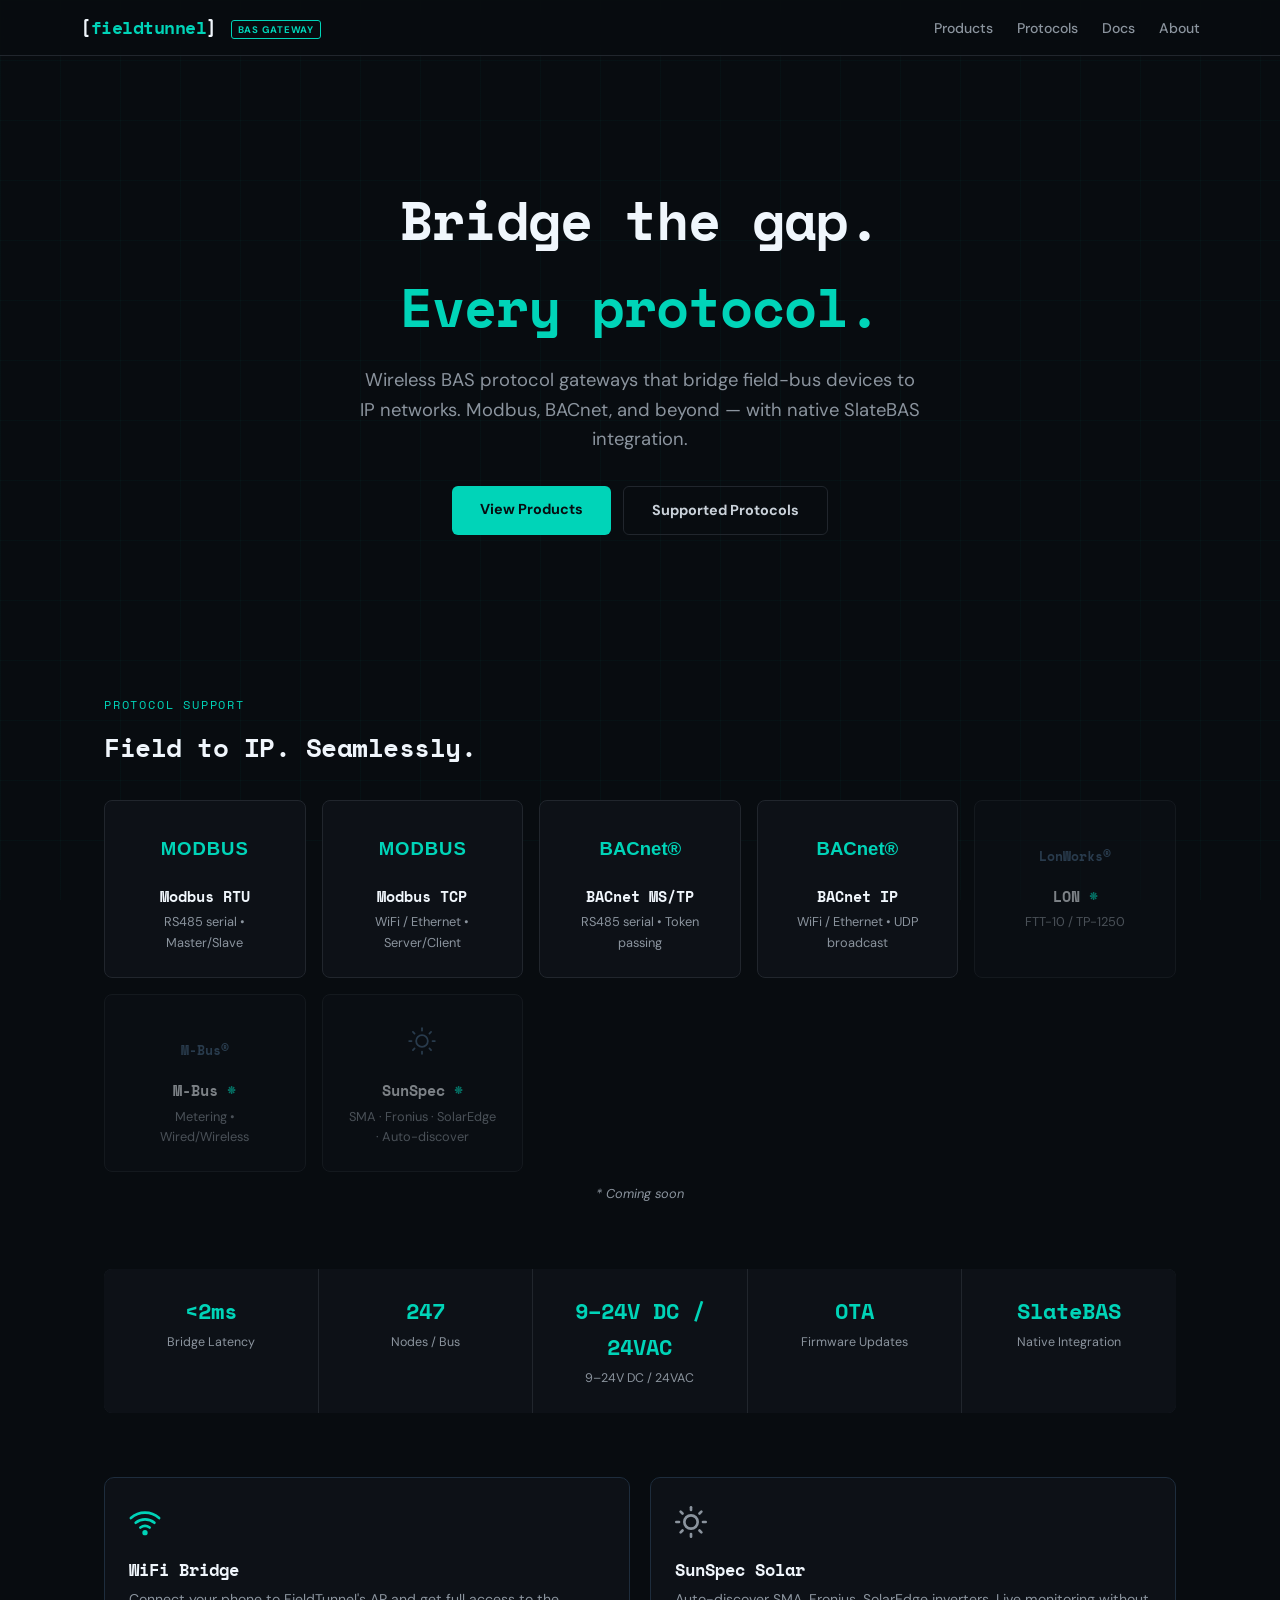
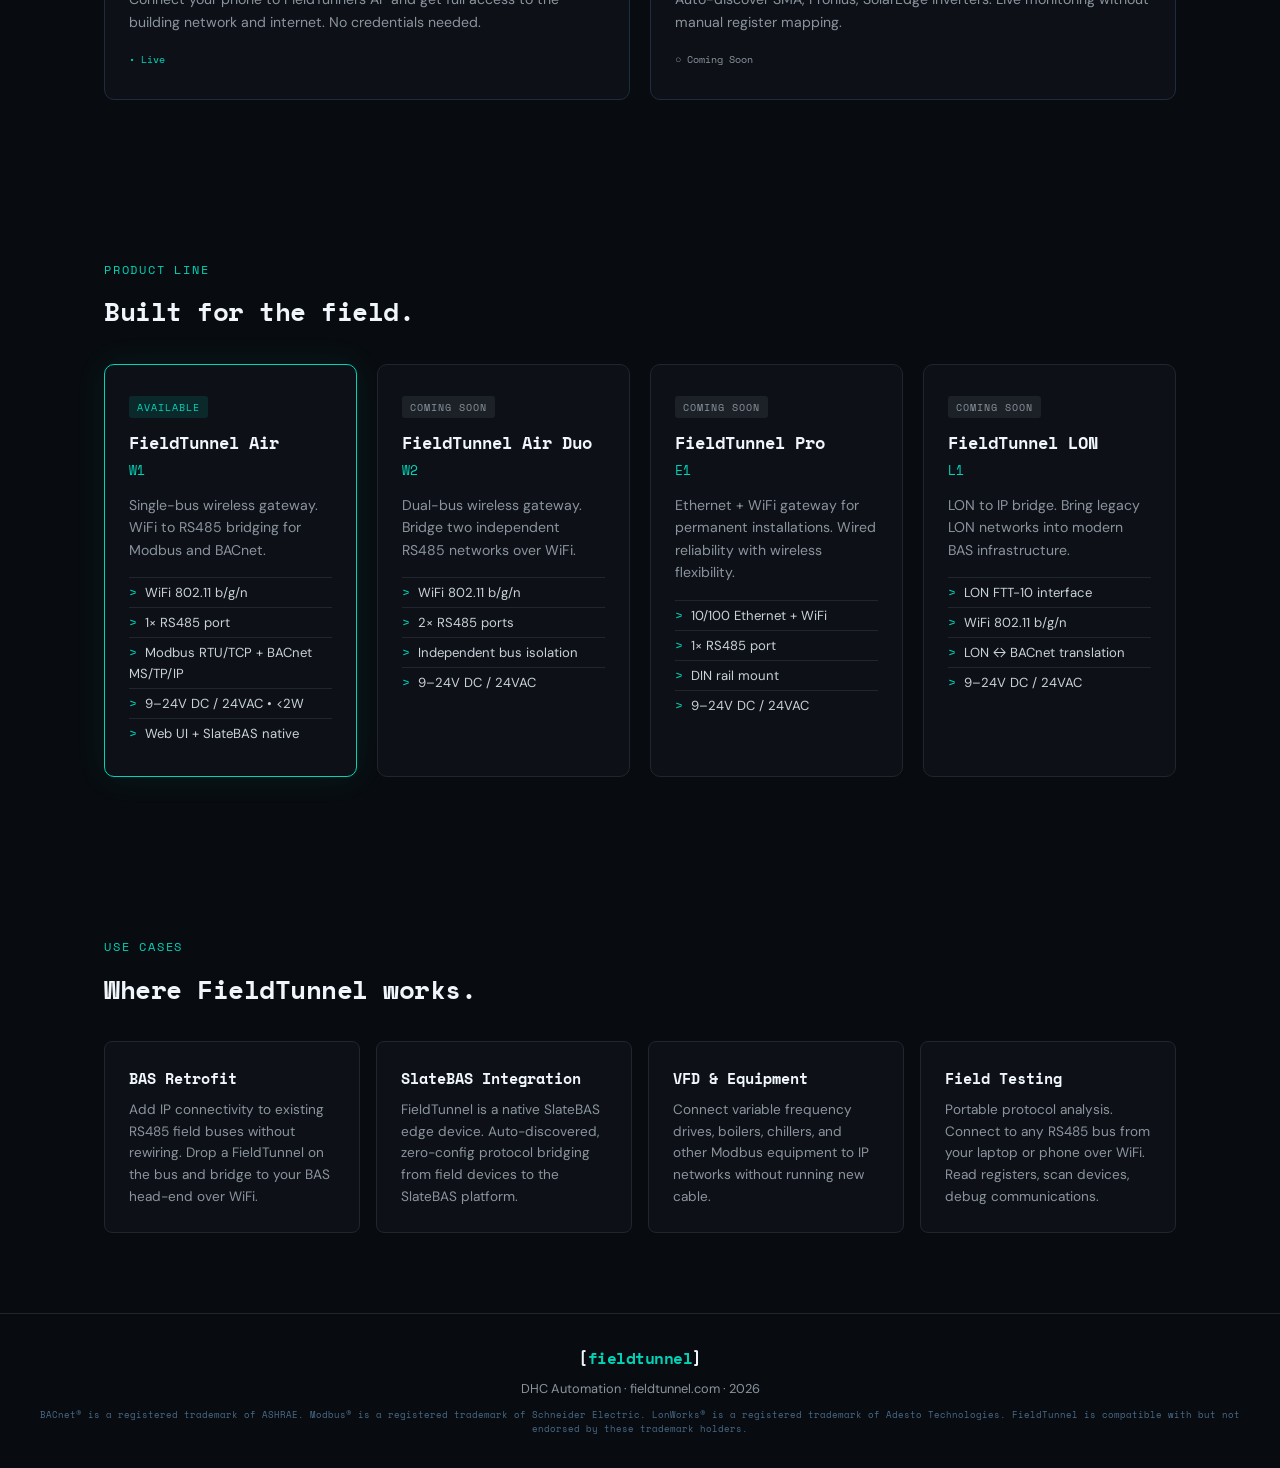
==== commit d2f2a6a5: "feat: v0.2.1 — live OTA check from fieldtunnel.com, SunSpec protocol card Co-Authored-By: Claude Opu" ====
--- a/index.html
+++ b/index.html
@@ -161,6 +161,11 @@
       <h3>M-Bus</h3>
       <p>Metering &bull; Wired/Wireless</p>
     </div>
+    <div class="proto-card coming">
+      <div class="icon"><svg viewBox="0 0 24 24" height="28" fill="none" stroke="#4a6b8a" stroke-width="1.5" stroke-linecap="round"><circle cx="12" cy="12" r="5"/><line x1="12" y1="1" x2="12" y2="3"/><line x1="12" y1="21" x2="12" y2="23"/><line x1="4.22" y1="4.22" x2="5.64" y2="5.64"/><line x1="18.36" y1="18.36" x2="19.78" y2="19.78"/><line x1="1" y1="12" x2="3" y2="12"/><line x1="21" y1="12" x2="23" y2="12"/><line x1="4.22" y1="19.78" x2="5.64" y2="18.36"/><line x1="18.36" y1="5.64" x2="19.78" y2="4.22"/></svg></div>
+      <h3>SunSpec</h3>
+      <p>SMA &middot; Fronius &middot; SolarEdge &middot; Auto-discover</p>
+    </div>
   </div>
   <p class="coming-note">* Coming soon</p>
 
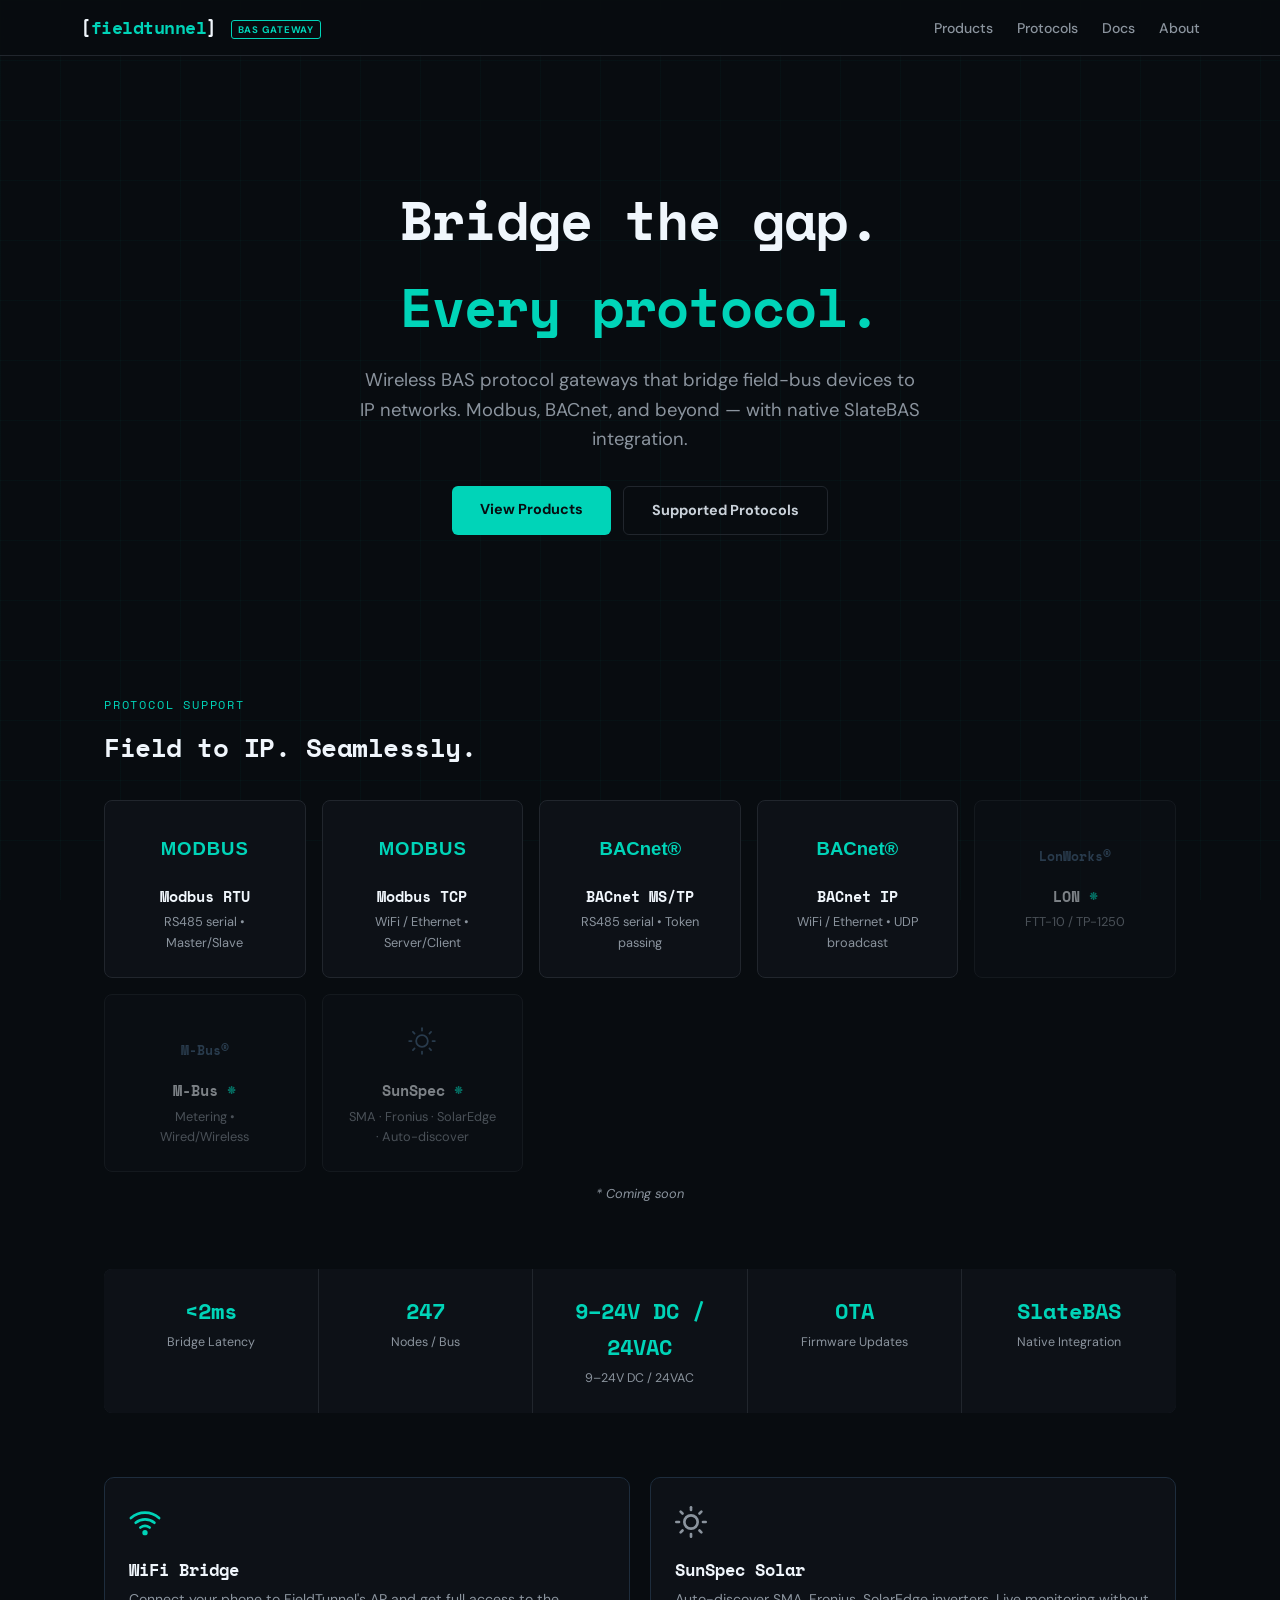
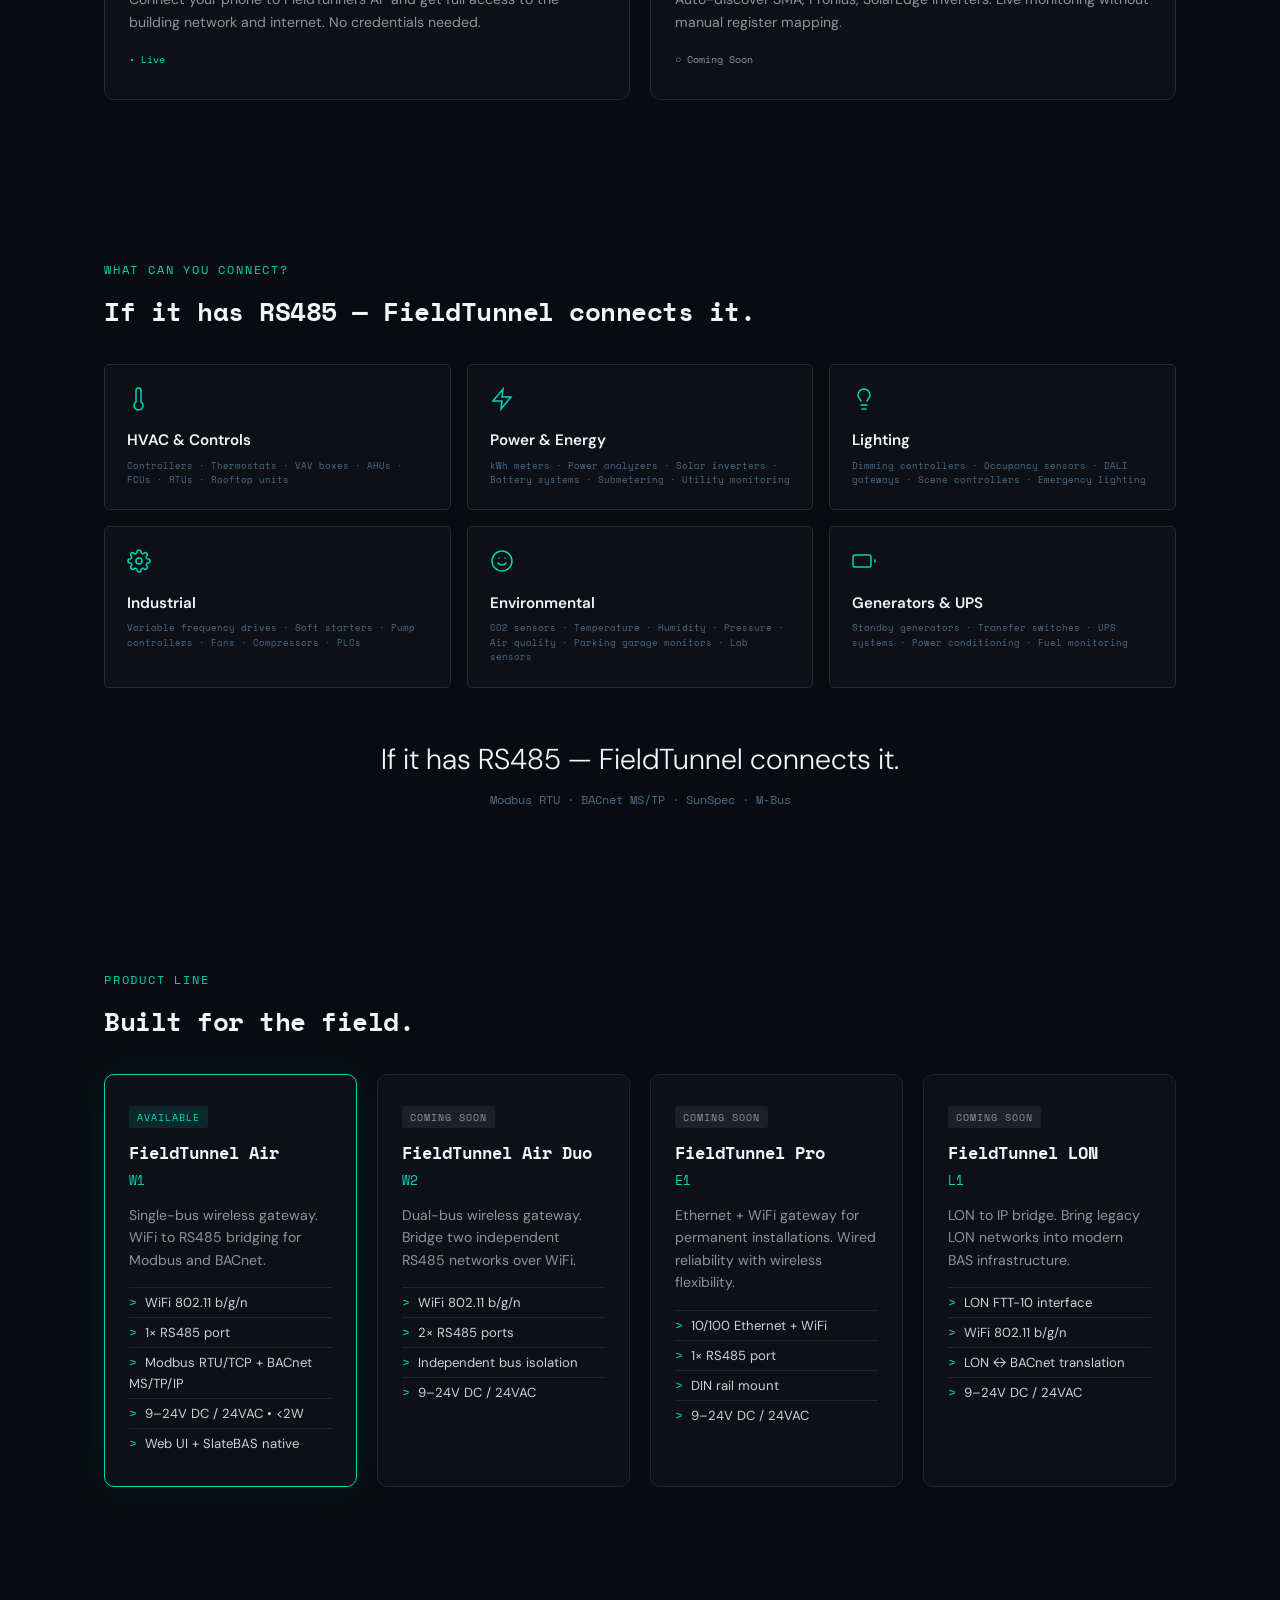
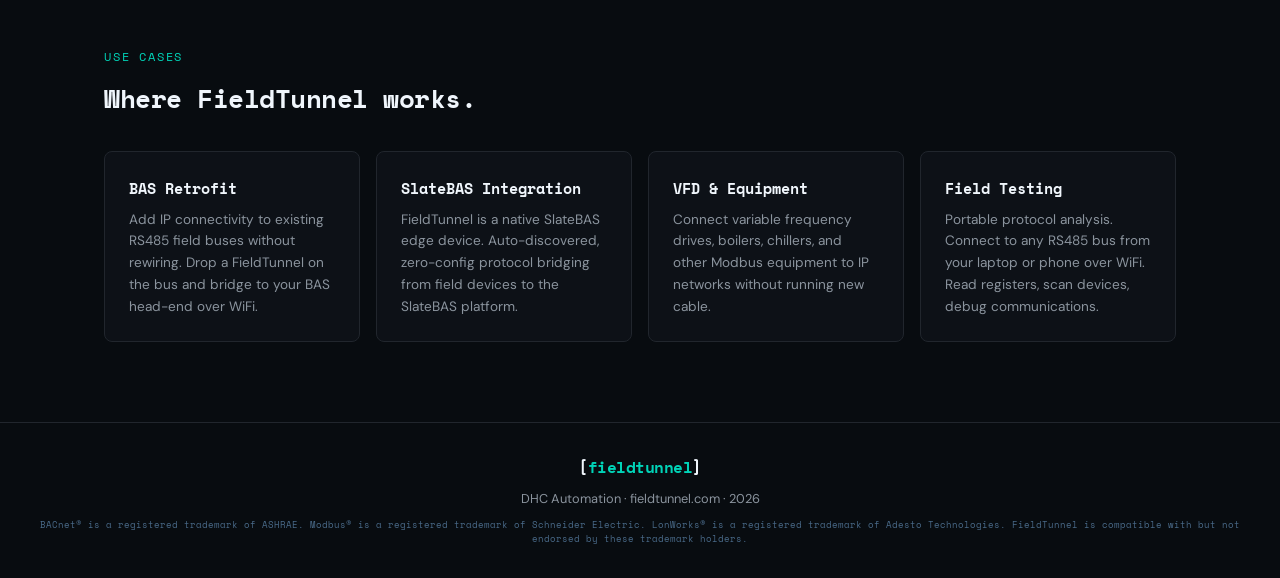
==== commit 08cb4456: "feat: add compatible devices section, firmware hosting fix Co-Authored-By: Claude Opus 4.6 (1M conte" ====
--- a/index.html
+++ b/index.html
@@ -214,6 +214,56 @@
   </div>
 </section>
 
+<!-- ── What can you connect? ── -->
+<section>
+  <div class="section-label">What can you connect?</div>
+  <h2>If it has RS485 &mdash; FieldTunnel connects it.</h2>
+  <div style="display:grid;grid-template-columns:repeat(3,1fr);gap:16px">
+
+    <div style="background:#0d1117;border:1px solid #1e2d3d;border-radius:5px;padding:22px">
+      <div style="margin-bottom:10px"><svg width="24" height="24" viewBox="0 0 24 24" fill="none" stroke="#00d4b8" stroke-width="1.5" stroke-linecap="round"><path d="M14 14.76V3.5a2.5 2.5 0 0 0-5 0v11.26a4.5 4.5 0 1 0 5 0z"/></svg></div>
+      <div style="font-family:'DM Sans',sans-serif;font-weight:600;color:#f0f6fc;font-size:.95rem;margin-bottom:6px">HVAC &amp; Controls</div>
+      <div style="font-family:'Space Mono',monospace;font-size:9px;color:#4a6b8a;line-height:1.6">Controllers &middot; Thermostats &middot; VAV boxes &middot; AHUs &middot; FCUs &middot; RTUs &middot; Rooftop units</div>
+    </div>
+
+    <div style="background:#0d1117;border:1px solid #1e2d3d;border-radius:5px;padding:22px">
+      <div style="margin-bottom:10px"><svg width="24" height="24" viewBox="0 0 24 24" fill="none" stroke="#00d4b8" stroke-width="1.5" stroke-linecap="round"><path d="M13 2L3 14h9l-1 8 10-12h-9l1-8z"/></svg></div>
+      <div style="font-family:'DM Sans',sans-serif;font-weight:600;color:#f0f6fc;font-size:.95rem;margin-bottom:6px">Power &amp; Energy</div>
+      <div style="font-family:'Space Mono',monospace;font-size:9px;color:#4a6b8a;line-height:1.6">kWh meters &middot; Power analyzers &middot; Solar inverters &middot; Battery systems &middot; Submetering &middot; Utility monitoring</div>
+    </div>
+
+    <div style="background:#0d1117;border:1px solid #1e2d3d;border-radius:5px;padding:22px">
+      <div style="margin-bottom:10px"><svg width="24" height="24" viewBox="0 0 24 24" fill="none" stroke="#00d4b8" stroke-width="1.5" stroke-linecap="round"><path d="M9 18h6"/><path d="M10 22h4"/><path d="M15.09 14c.18-.98.65-1.74 1.41-2.5A4.65 4.65 0 0 0 18 8 6 6 0 0 0 6 8c0 1 .23 2.23 1.5 3.5A4.61 4.61 0 0 1 8.91 14"/></svg></div>
+      <div style="font-family:'DM Sans',sans-serif;font-weight:600;color:#f0f6fc;font-size:.95rem;margin-bottom:6px">Lighting</div>
+      <div style="font-family:'Space Mono',monospace;font-size:9px;color:#4a6b8a;line-height:1.6">Dimming controllers &middot; Occupancy sensors &middot; DALI gateways &middot; Scene controllers &middot; Emergency lighting</div>
+    </div>
+
+    <div style="background:#0d1117;border:1px solid #1e2d3d;border-radius:5px;padding:22px">
+      <div style="margin-bottom:10px"><svg width="24" height="24" viewBox="0 0 24 24" fill="none" stroke="#00d4b8" stroke-width="1.5" stroke-linecap="round"><circle cx="12" cy="12" r="3"/><path d="M19.4 15a1.65 1.65 0 0 0 .33 1.82l.06.06a2 2 0 0 1-2.83 2.83l-.06-.06a1.65 1.65 0 0 0-1.82-.33 1.65 1.65 0 0 0-1 1.51V21a2 2 0 0 1-4 0v-.09A1.65 1.65 0 0 0 9 19.4a1.65 1.65 0 0 0-1.82.33l-.06.06a2 2 0 0 1-2.83-2.83l.06-.06A1.65 1.65 0 0 0 4.68 15a1.65 1.65 0 0 0-1.51-1H3a2 2 0 0 1 0-4h.09A1.65 1.65 0 0 0 4.6 9a1.65 1.65 0 0 0-.33-1.82l-.06-.06a2 2 0 0 1 2.83-2.83l.06.06A1.65 1.65 0 0 0 9 4.68a1.65 1.65 0 0 0 1-1.51V3a2 2 0 0 1 4 0v.09a1.65 1.65 0 0 0 1 1.51 1.65 1.65 0 0 0 1.82-.33l.06-.06a2 2 0 0 1 2.83 2.83l-.06.06A1.65 1.65 0 0 0 19.4 9a1.65 1.65 0 0 0 1.51 1H21a2 2 0 0 1 0 4h-.09a1.65 1.65 0 0 0-1.51 1z"/></svg></div>
+      <div style="font-family:'DM Sans',sans-serif;font-weight:600;color:#f0f6fc;font-size:.95rem;margin-bottom:6px">Industrial</div>
+      <div style="font-family:'Space Mono',monospace;font-size:9px;color:#4a6b8a;line-height:1.6">Variable frequency drives &middot; Soft starters &middot; Pump controllers &middot; Fans &middot; Compressors &middot; PLCs</div>
+    </div>
+
+    <div style="background:#0d1117;border:1px solid #1e2d3d;border-radius:5px;padding:22px">
+      <div style="margin-bottom:10px"><svg width="24" height="24" viewBox="0 0 24 24" fill="none" stroke="#00d4b8" stroke-width="1.5" stroke-linecap="round"><path d="M12 22c5.52 0 10-4.48 10-10S17.52 2 12 2 2 6.48 2 12s4.48 10 10 10z"/><path d="M8 14s1.5 2 4 2 4-2 4-2"/><line x1="9" y1="9" x2="9.01" y2="9"/><line x1="15" y1="9" x2="15.01" y2="9"/></svg></div>
+      <div style="font-family:'DM Sans',sans-serif;font-weight:600;color:#f0f6fc;font-size:.95rem;margin-bottom:6px">Environmental</div>
+      <div style="font-family:'Space Mono',monospace;font-size:9px;color:#4a6b8a;line-height:1.6">CO2 sensors &middot; Temperature &middot; Humidity &middot; Pressure &middot; Air quality &middot; Parking garage monitors &middot; Lab sensors</div>
+    </div>
+
+    <div style="background:#0d1117;border:1px solid #1e2d3d;border-radius:5px;padding:22px">
+      <div style="margin-bottom:10px"><svg width="24" height="24" viewBox="0 0 24 24" fill="none" stroke="#00d4b8" stroke-width="1.5" stroke-linecap="round"><rect x="1" y="6" width="18" height="12" rx="2" ry="2"/><line x1="23" y1="13" x2="23" y2="11"/></svg></div>
+      <div style="font-family:'DM Sans',sans-serif;font-weight:600;color:#f0f6fc;font-size:.95rem;margin-bottom:6px">Generators &amp; UPS</div>
+      <div style="font-family:'Space Mono',monospace;font-size:9px;color:#4a6b8a;line-height:1.6">Standby generators &middot; Transfer switches &middot; UPS systems &middot; Power conditioning &middot; Fuel monitoring</div>
+    </div>
+
+  </div>
+
+  <div style="text-align:center;margin-top:48px">
+    <div style="font-family:'DM Sans',sans-serif;font-weight:300;font-size:clamp(1.2rem,3vw,1.8rem);color:#f0f6fc;margin-bottom:8px">If it has RS485 &mdash; FieldTunnel connects it.</div>
+    <div style="font-family:'Space Mono',monospace;font-size:.78rem;color:#4a6b8a">Modbus RTU &middot; BACnet MS/TP &middot; SunSpec &middot; M-Bus</div>
+  </div>
+</section>
+
 <!-- ── Products ── -->
 <section id="products">
   <div class="section-label">Product Line</div>
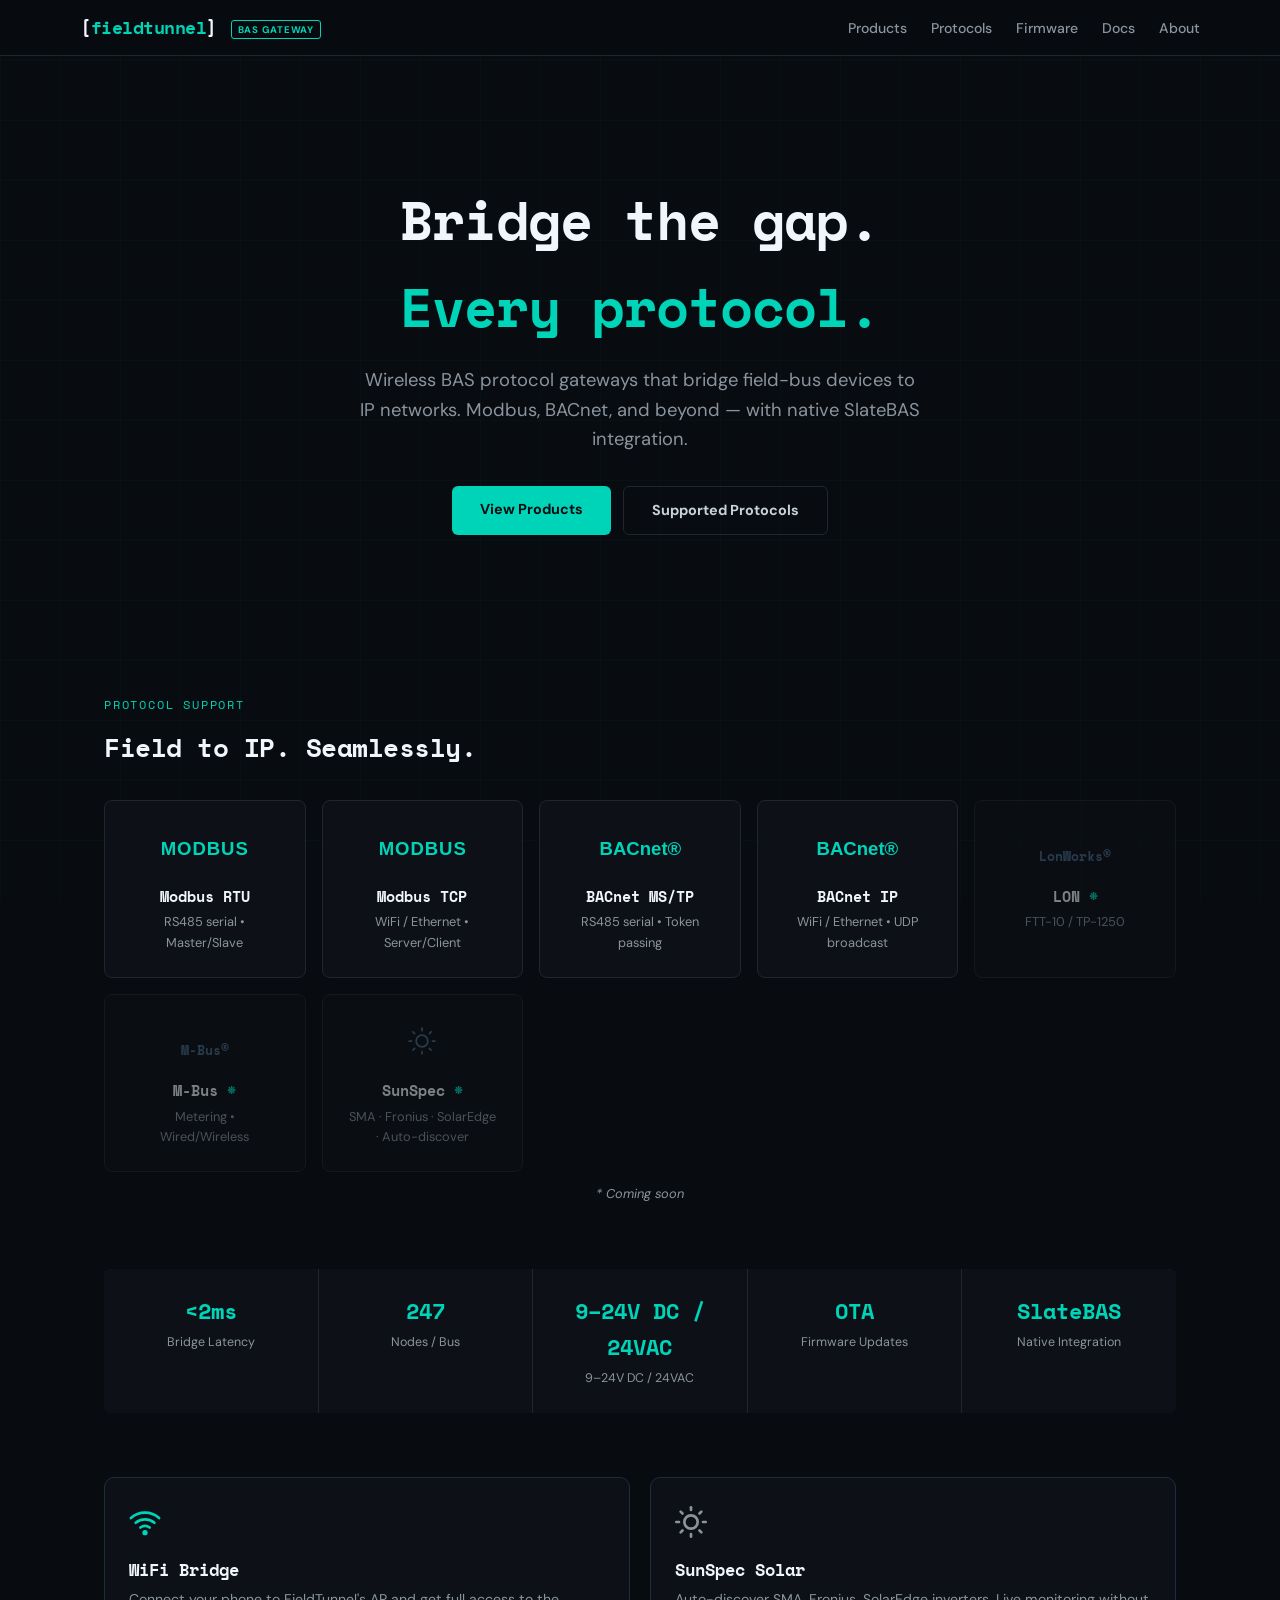
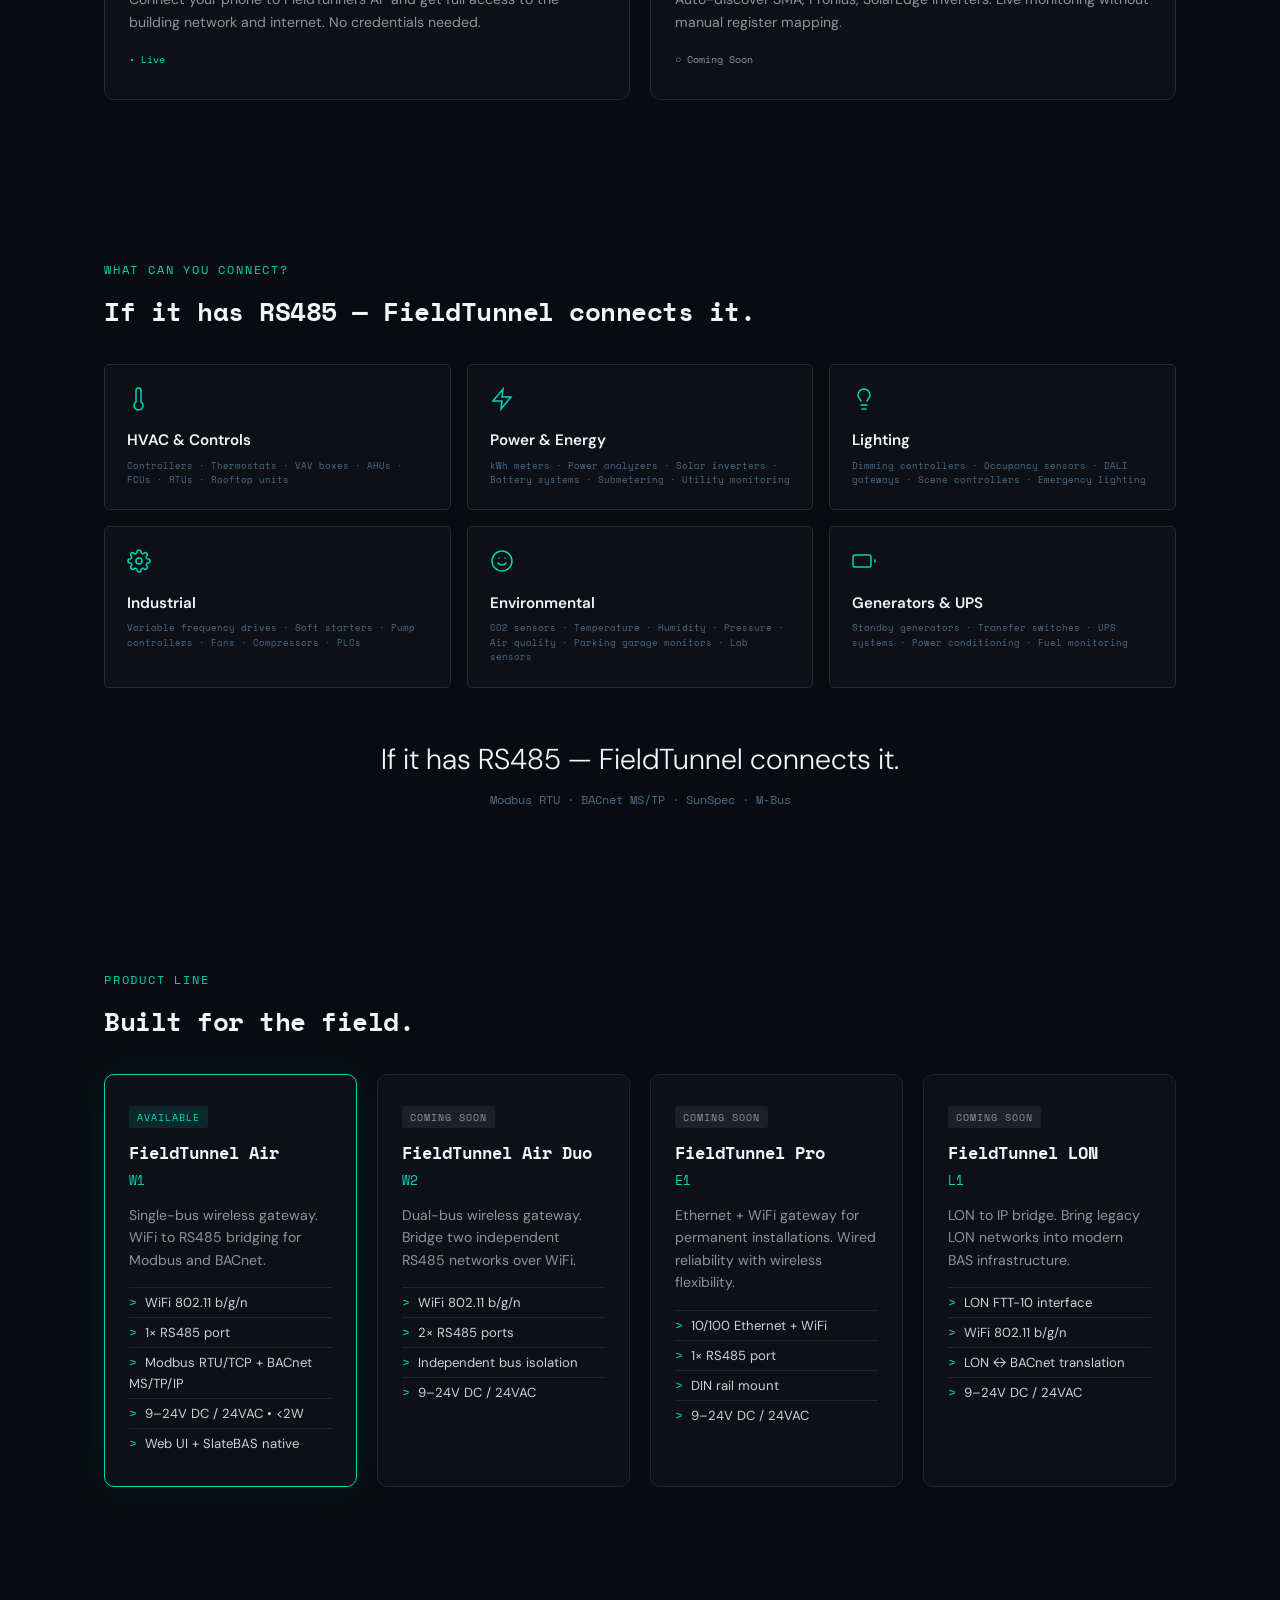
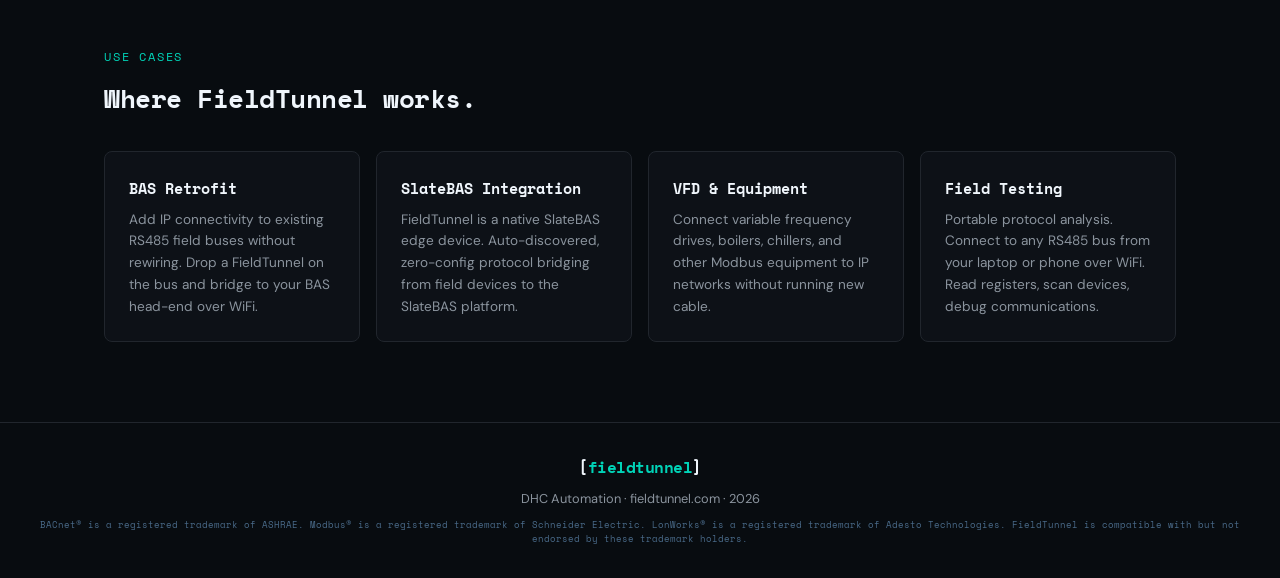
==== commit 2e011ba4: "feat: firmware download page at fieldtunnel.com/firmware Co-Authored-By: Claude Opus 4.6 (1M context" ====
--- a/index.html
+++ b/index.html
@@ -110,6 +110,7 @@
   <ul class="nav-links">
     <li><a href="#products">Products</a></li>
     <li><a href="#protocols">Protocols</a></li>
+    <li><a href="/firmware/">Firmware</a></li>
     <li><a href="#docs">Docs</a></li>
     <li><a href="#about">About</a></li>
   </ul>
